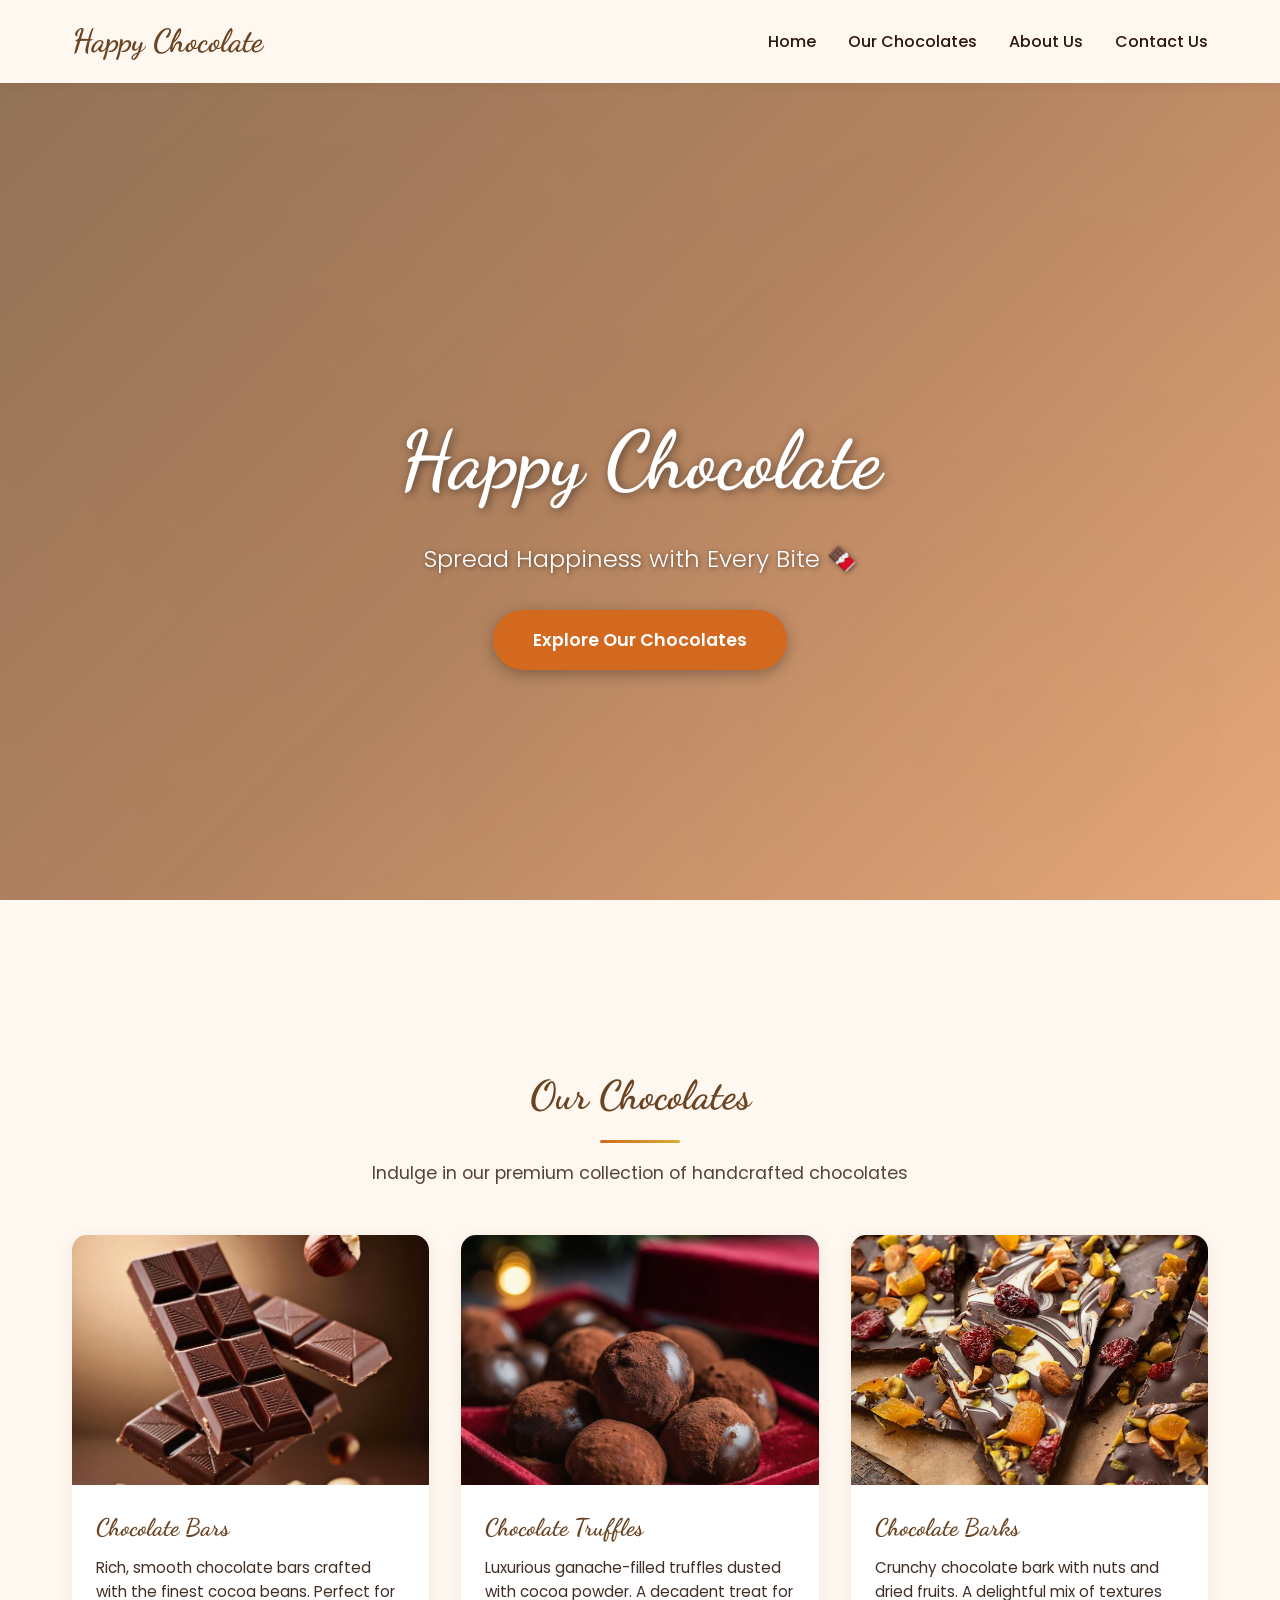
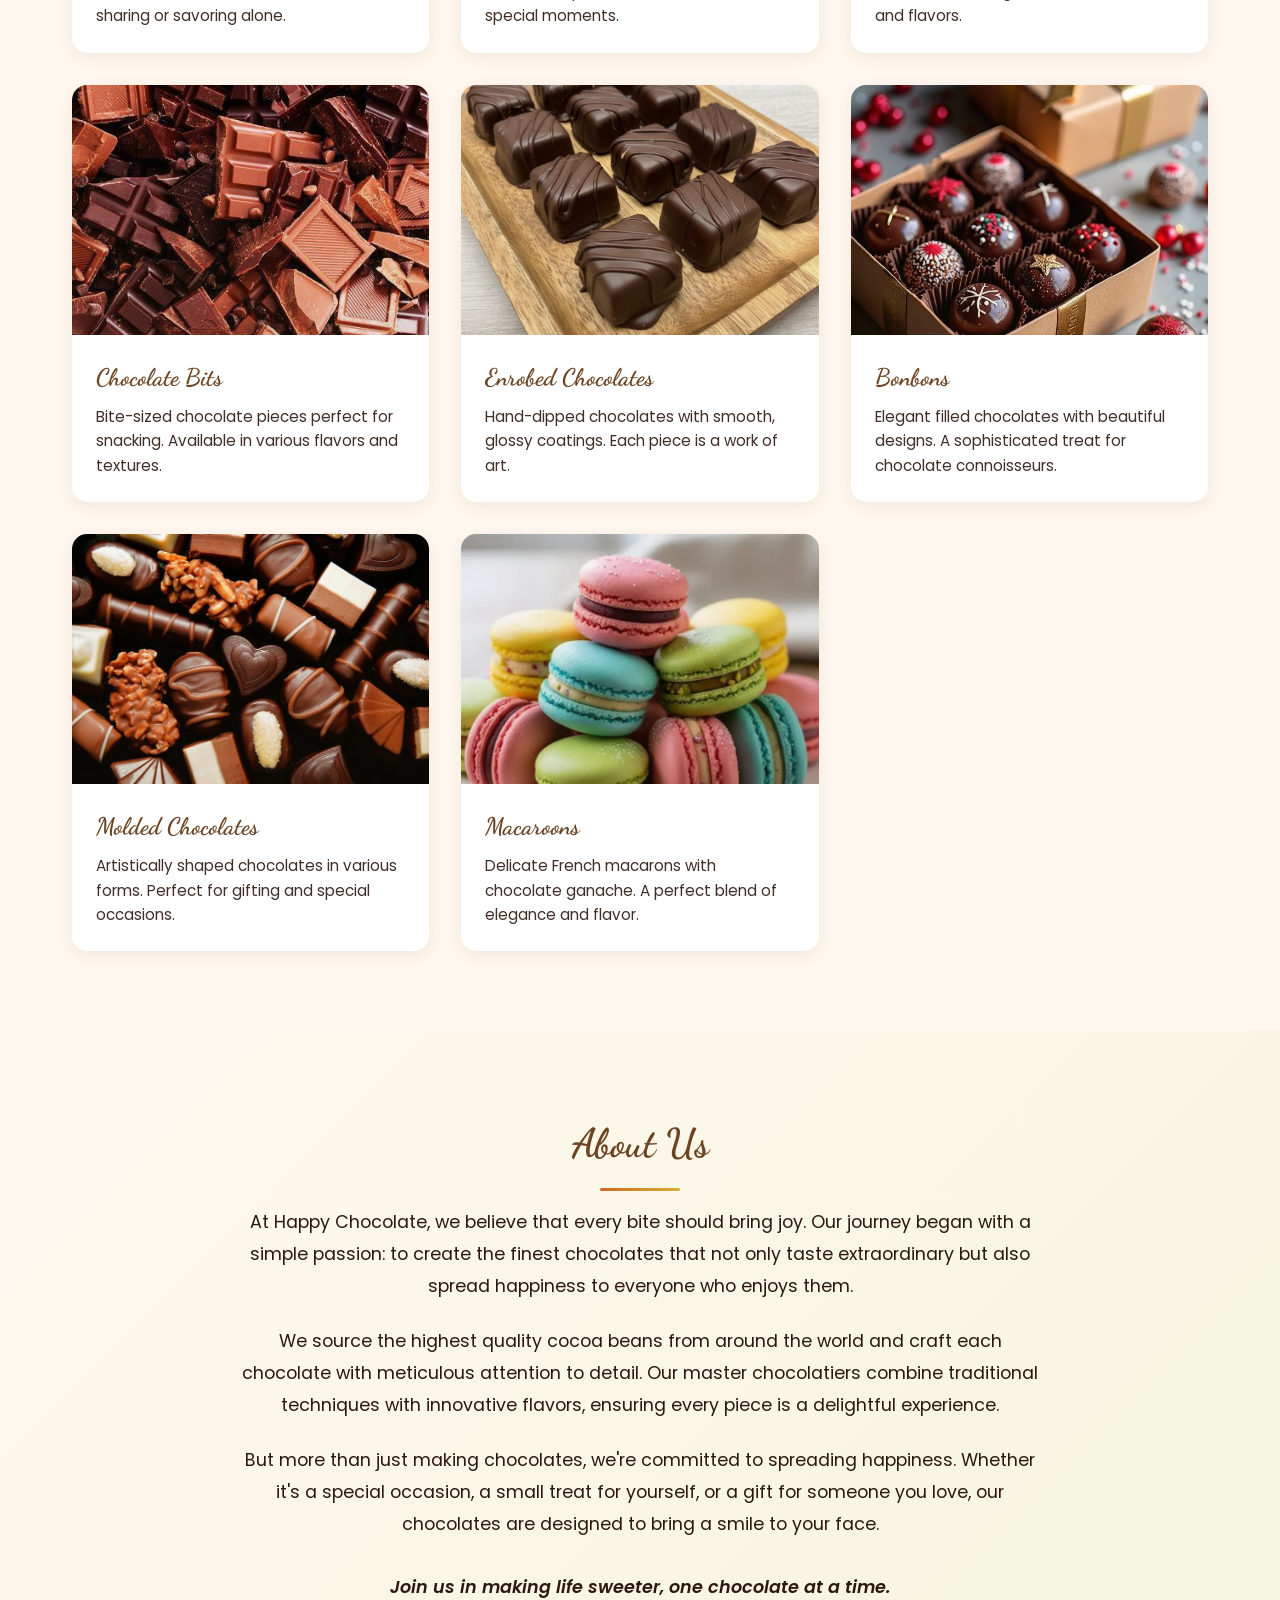
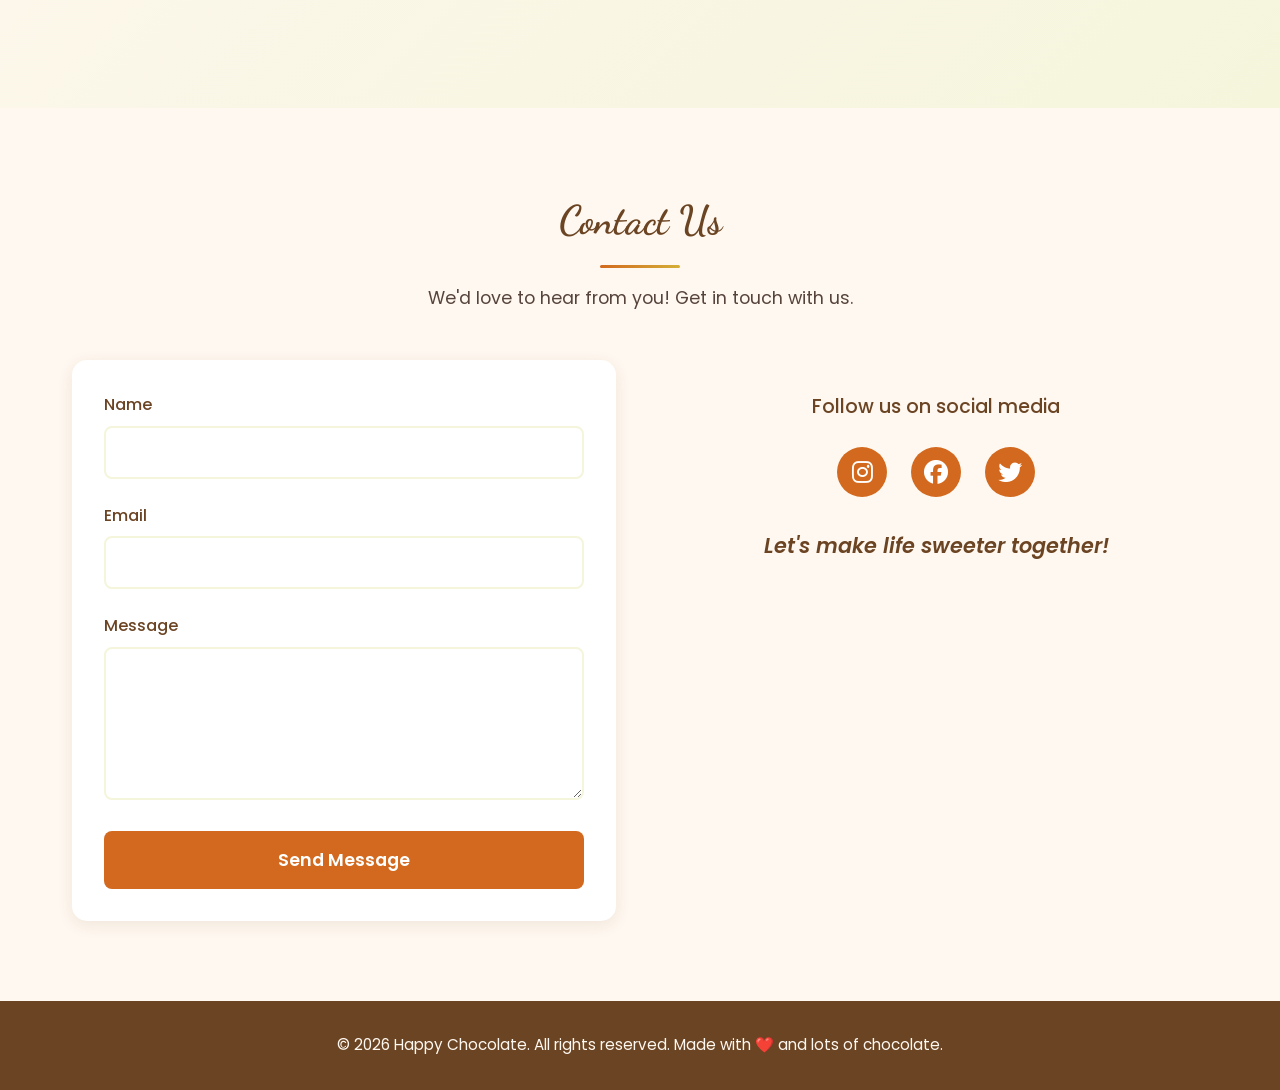
==== index.html @ 961f44be "First version of happychoco web" ====
<!DOCTYPE html>
<html lang="en">
<head>
    <meta charset="UTF-8">
    <meta name="viewport" content="width=device-width, initial-scale=1.0">
    <title>Happy Chocolate - Premium Chocolates</title>
    
    <!-- Google Fonts -->
    <link rel="preconnect" href="https://fonts.googleapis.com">
    <link rel="preconnect" href="https://fonts.gstatic.com" crossorigin>
    <link href="https://fonts.googleapis.com/css2?family=Dancing+Script:wght@400;600;700&family=Poppins:wght@300;400;500;600;700&display=swap" rel="stylesheet">
    
    <!-- Font Awesome for social icons -->
    <link rel="stylesheet" href="https://cdnjs.cloudflare.com/ajax/libs/font-awesome/6.4.0/css/all.min.css">
    
    <!-- Custom CSS -->
    <link rel="stylesheet" href="style.css">
</head>
<body>
    <!-- Navigation Bar -->
    <nav class="navbar" id="navbar">
        <div class="nav-container">
            <div class="nav-logo">
                <h1>Happy Chocolate</h1>
            </div>
            <ul class="nav-menu" id="navMenu">
                <li><a href="#home" class="nav-link">Home</a></li>
                <li><a href="#chocolates" class="nav-link">Our Chocolates</a></li>
                <li><a href="#about" class="nav-link">About Us</a></li>
                <li><a href="#contact" class="nav-link">Contact Us</a></li>
            </ul>
            <div class="hamburger" id="hamburger">
                <span></span>
                <span></span>
                <span></span>
            </div>
        </div>
    </nav>

    <!-- Hero Section -->
    <section id="home" class="hero">
        <div class="hero-overlay"></div>
        <div class="hero-content">
            <h1 class="hero-title">Happy Chocolate</h1>
            <p class="hero-tagline">Spread Happiness with Every Bite 🍫</p>
            <a href="#chocolates" class="cta-button">Explore Our Chocolates</a>
        </div>
    </section>

    <!-- Our Chocolates Section -->
    <section id="chocolates" class="chocolates-section">
        <div class="container">
            <h2 class="section-title">Our Chocolates</h2>
            <p class="section-subtitle">Indulge in our premium collection of handcrafted chocolates</p>
            
            <div class="chocolates-grid">
                <!-- Chocolate Bars -->
                <div class="chocolate-card fade-in">
                    <div class="card-image">
                        <img src="./choco images/bar.jpg" alt="Chocolate Bars">
                    </div>
                    <div class="card-content">
                        <h3>Chocolate Bars</h3>
                        <p>Rich, smooth chocolate bars crafted with the finest cocoa beans. Perfect for sharing or savoring alone.</p>
                    </div>
                </div>

                <!-- Chocolate Truffles -->
                <div class="chocolate-card fade-in">
                    <div class="card-image">
                        <img src="./choco images/truffles.jpg" alt="Chocolate Truffles">
                    </div>
                    <div class="card-content">
                        <h3>Chocolate Truffles</h3>
                        <p>Luxurious ganache-filled truffles dusted with cocoa powder. A decadent treat for special moments.</p>
                    </div>
                </div>

                <!-- Chocolate Barks -->
                <div class="chocolate-card fade-in">
                    <div class="card-image">
                        <img src="./choco images/barks.jpg" alt="Chocolate Barks">
                    </div>
                    <div class="card-content">
                        <h3>Chocolate Barks</h3>
                        <p>Crunchy chocolate bark with nuts and dried fruits. A delightful mix of textures and flavors.</p>
                    </div>
                </div>

                <!-- Chocolate Bits -->
                <div class="chocolate-card fade-in">
                    <div class="card-image">
                        <img src="./choco images/bits.jpg" alt="Chocolate Bits">
                    </div>
                    <div class="card-content">
                        <h3>Chocolate Bits</h3>
                        <p>Bite-sized chocolate pieces perfect for snacking. Available in various flavors and textures.</p>
                    </div>
                </div>

                <!-- Chocolate Enrobed Chocolates -->
                <div class="chocolate-card fade-in">
                    <div class="card-image">
                        <img src="./choco images/enrobed.jpg" alt="Enrobed Chocolates">
                    </div>
                    <div class="card-content">
                        <h3>Enrobed Chocolates</h3>
                        <p>Hand-dipped chocolates with smooth, glossy coatings. Each piece is a work of art.</p>
                    </div>
                </div>

                <!-- Bonbons -->
                <div class="chocolate-card fade-in">
                    <div class="card-image">
                        <img src="./choco images/bonsnew.jpg" alt="Bonbons">
                    </div>
                    <div class="card-content">
                        <h3>Bonbons</h3>
                        <p>Elegant filled chocolates with beautiful designs. A sophisticated treat for chocolate connoisseurs.</p>
                    </div>
                </div>

                <!-- Molded Chocolates -->
                <div class="chocolate-card fade-in">
                    <div class="card-image">
                        <img src="./choco images/molded.jpg" alt="Molded Chocolates">
                    </div>
                    <div class="card-content">
                        <h3>Molded Chocolates</h3>
                        <p>Artistically shaped chocolates in various forms. Perfect for gifting and special occasions.</p>
                    </div>
                </div>

                <!-- Macaroons -->
                <div class="chocolate-card fade-in">
                    <div class="card-image">
                        <img src="./choco images/macrons.jpg" alt="Macaroons">
                    </div>
                    <div class="card-content">
                        <h3>Macaroons</h3>
                        <p>Delicate French macarons with chocolate ganache. A perfect blend of elegance and flavor.</p>
                    </div>
                </div>
            </div>
        </div>
    </section>

    <!-- About Us Section -->
    <section id="about" class="about-section">
        <div class="container">
            <div class="about-content fade-in">
                <h2 class="section-title">About Us</h2>
                <div class="about-text">
                    <p>At Happy Chocolate, we believe that every bite should bring joy. Our journey began with a simple passion: to create the finest chocolates that not only taste extraordinary but also spread happiness to everyone who enjoys them.</p>
                    
                    <p>We source the highest quality cocoa beans from around the world and craft each chocolate with meticulous attention to detail. Our master chocolatiers combine traditional techniques with innovative flavors, ensuring every piece is a delightful experience.</p>
                    
                    <p>But more than just making chocolates, we're committed to spreading happiness. Whether it's a special occasion, a small treat for yourself, or a gift for someone you love, our chocolates are designed to bring a smile to your face.</p>
                    
                    <p class="about-closing">Join us in making life sweeter, one chocolate at a time.</p>
                </div>
            </div>
        </div>
    </section>

    <!-- Contact Us Section -->
    <section id="contact" class="contact-section">
        <div class="container">
            <h2 class="section-title">Contact Us</h2>
            <p class="section-subtitle">We'd love to hear from you! Get in touch with us.</p>
            
            <div class="contact-content">
                <form class="contact-form fade-in" id="contactForm">
                    <div class="form-group">
                        <label for="name">Name</label>
                        <input type="text" id="name" name="name" required>
                    </div>
                    
                    <div class="form-group">
                        <label for="email">Email</label>
                        <input type="email" id="email" name="email" required>
                    </div>
                    
                    <div class="form-group">
                        <label for="message">Message</label>
                        <textarea id="message" name="message" rows="5" required></textarea>
                    </div>
                    
                    <button type="submit" class="submit-button">Send Message</button>
                </form>
                
                <div class="social-links fade-in">
                    <p class="social-intro">Follow us on social media</p>
                    <div class="social-icons">
                        <a href="#" aria-label="Instagram" class="social-icon">
                            <i class="fab fa-instagram"></i>
                        </a>
                        <a href="#" aria-label="Facebook" class="social-icon">
                            <i class="fab fa-facebook"></i>
                        </a>
                        <a href="#" aria-label="Twitter" class="social-icon">
                            <i class="fab fa-twitter"></i>
                        </a>
                    </div>
                    <p class="closing-message">Let's make life sweeter together!</p>
                </div>
            </div>
        </div>
    </section>

    <!-- Footer -->
    <footer class="footer">
        <div class="container">
            <p>&copy; 2026 Happy Chocolate. All rights reserved. Made with ❤️ and lots of chocolate.</p>
        </div>
    </footer>

    <!-- JavaScript -->
    <script src="script.js"></script>
</body>
</html>
---- style.css ----
/* ============================================
   CSS Custom Properties (Variables)
   ============================================ */
:root {
    --cocoa-brown: #6B4423;
    --cocoa-brown-dark: #5A3719;
    --cream-white: #FFF8F0;
    --cream-white-alt: #F5F5DC;
    --caramel: #D2691E;
    --caramel-light: #CD853F;
    --pastel-pink: #FFB6C1;
    --pastel-pink-light: #FFC0CB;
    --gold: #D4AF37;
    --gold-light: #FFD700;
    --text-dark: #2C1810;
    --shadow-light: rgba(107, 68, 35, 0.1);
    --shadow-medium: rgba(107, 68, 35, 0.2);
    --shadow-dark: rgba(107, 68, 35, 0.3);
}

/* ============================================
   Reset & Base Styles
   ============================================ */
* {
    margin: 0;
    padding: 0;
    box-sizing: border-box;
}

html {
    scroll-behavior: smooth;
}

body {
    font-family: 'Poppins', sans-serif;
    color: var(--text-dark);
    background-color: var(--cream-white);
    line-height: 1.6;
    overflow-x: hidden;
}

/* Background texture pattern */
body::before {
    content: '';
    position: fixed;
    top: 0;
    left: 0;
    width: 100%;
    height: 100%;
    background-image: 
        radial-gradient(circle at 20% 50%, rgba(107, 68, 35, 0.03) 0%, transparent 50%),
        radial-gradient(circle at 80% 80%, rgba(210, 105, 30, 0.03) 0%, transparent 50%);
    pointer-events: none;
    z-index: -1;
}

/* ============================================
   Typography
   ============================================ */
h1, h2, h3 {
    font-family: 'Dancing Script', cursive;
    font-weight: 700;
}

h1 {
    font-size: 3.5rem;
}

h2 {
    font-size: 2.5rem;
}

h3 {
    font-size: 1.8rem;
}

p {
    font-size: 1rem;
    font-weight: 400;
}

/* ============================================
   Navigation Bar
   ============================================ */
.navbar {
    position: sticky;
    top: 0;
    background-color: var(--cream-white);
    padding: 1rem 0;
    z-index: 1000;
    transition: box-shadow 0.3s ease;
    box-shadow: 0 2px 10px var(--shadow-light);
}

.navbar.scrolled {
    box-shadow: 0 4px 20px var(--shadow-medium);
}

.nav-container {
    max-width: 1200px;
    margin: 0 auto;
    padding: 0 2rem;
    display: flex;
    justify-content: space-between;
    align-items: center;
}

.nav-logo h1 {
    font-size: 2rem;
    color: var(--cocoa-brown);
    margin: 0;
}

.nav-menu {
    display: flex;
    list-style: none;
    gap: 2rem;
}

.nav-link {
    text-decoration: none;
    color: var(--text-dark);
    font-weight: 500;
    transition: color 0.3s ease;
    position: relative;
}

.nav-link::after {
    content: '';
    position: absolute;
    bottom: -5px;
    left: 0;
    width: 0;
    height: 2px;
    background-color: var(--caramel);
    transition: width 0.3s ease;
}

.nav-link:hover {
    color: var(--caramel);
}

.nav-link:hover::after {
    width: 100%;
}

/* Hamburger Menu */
.hamburger {
    display: none;
    flex-direction: column;
    cursor: pointer;
    gap: 5px;
}

.hamburger span {
    width: 25px;
    height: 3px;
    background-color: var(--cocoa-brown);
    transition: all 0.3s ease;
    border-radius: 3px;
}

.hamburger.active span:nth-child(1) {
    transform: rotate(45deg) translate(8px, 8px);
}

.hamburger.active span:nth-child(2) {
    opacity: 0;
}

.hamburger.active span:nth-child(3) {
    transform: rotate(-45deg) translate(7px, -7px);
}

/* ============================================
   Hero Section
   ============================================ */
.hero {
     min-height: 100vh;
    height: 100vh;
    display: flex;
    align-items: center;
    justify-content: center;
    background-image: url();
    background-size: cover;
    background-position: center;
    background-repeat: no-repeat;
    background-attachment: fixed;
    overflow: hidden;
}

.hero-overlay {
    position: absolute;
    top: 0;
    left: 0;
    right: 0;
    bottom: 0;
    width: 100%;
    height: 100%;
    background: linear-gradient(
        135deg,
        rgba(107, 68, 35, 0.75) 0%,
        rgba(139, 69, 19, 0.65) 50%,
        rgba(210, 105, 30, 0.55) 100%
    );
    z-index: 1;
}

.hero-content {
    position: relative;
    z-index: 2;
    text-align: center;
    color: white;
    animation: fadeInUp 1s ease-out;
}

.hero-title {
    font-size: 5rem;
    margin-bottom: 1rem;
    text-shadow: 2px 2px 10px rgba(0, 0, 0, 0.5);
    animation: fadeInUp 1s ease-out 0.2s both;
}

.hero-tagline {
    font-size: 1.5rem;
    margin-bottom: 2rem;
    font-weight: 300;
    text-shadow: 1px 1px 5px rgba(0, 0, 0, 0.5);
    animation: fadeInUp 1s ease-out 0.4s both;
}

.cta-button {
    display: inline-block;
    padding: 1rem 2.5rem;
    background-color: var(--caramel);
    color: white;
    text-decoration: none;
    border-radius: 50px;
    font-weight: 600;
    font-size: 1.1rem;
    transition: all 0.3s ease;
    box-shadow: 0 4px 15px rgba(0, 0, 0, 0.3);
    animation: fadeInUp 1s ease-out 0.6s both;
}

.cta-button:hover {
    background-color: var(--cocoa-brown);
    transform: translateY(-3px);
    box-shadow: 0 6px 20px rgba(0, 0, 0, 0.4);
}

/* ============================================
   Container
   ============================================ */
.container {
    max-width: 1200px;
    margin: 0 auto;
    padding: 0 2rem;
}

/* ============================================
   Section Titles
   ============================================ */
.section-title {
    text-align: center;
    color: var(--cocoa-brown);
    margin-bottom: 1rem;
    position: relative;
    padding-bottom: 1rem;
}

.section-title::after {
    content: '';
    position: absolute;
    bottom: 0;
    left: 50%;
    transform: translateX(-50%);
    width: 80px;
    height: 3px;
    background: linear-gradient(to right, var(--caramel), var(--gold));
    border-radius: 2px;
}

.section-subtitle {
    text-align: center;
    color: var(--text-dark);
    font-size: 1.1rem;
    margin-bottom: 3rem;
    opacity: 0.8;
}

/* ============================================
   Our Chocolates Section
   ============================================ */
.chocolates-section {
    padding: 5rem 0;
    background-color: var(--cream-white);
}

.chocolates-grid {
    display: grid;
    grid-template-columns: repeat(auto-fit, minmax(280px, 1fr));
    gap: 2rem;
    margin-top: 3rem;
}

.chocolate-card {
    background-color: white;
    border-radius: 15px;
    overflow: hidden;
    box-shadow: 0 4px 15px var(--shadow-light);
    transition: all 0.3s ease;
    cursor: pointer;
}

.chocolate-card:hover {
    transform: translateY(-10px);
    box-shadow: 0 8px 25px var(--shadow-medium);
}

.card-image {
    width: 100%;
    height: 250px;
    overflow: hidden;
    position: relative;
}

.card-image::after {
    content: '';
    position: absolute;
    top: 0;
    left: 0;
    width: 100%;
    height: 100%;
    background: linear-gradient(to bottom, transparent, rgba(107, 68, 35, 0.1));
    pointer-events: none;
}

.card-image img {
    width: 100%;
    height: 100%;
    object-fit: cover;
    transition: transform 0.3s ease;
}

.chocolate-card:hover .card-image img {
    transform: scale(1.1);
}

.card-content {
    padding: 1.5rem;
}

.card-content h3 {
    color: var(--cocoa-brown);
    margin-bottom: 0.5rem;
    font-size: 1.5rem;
}

.card-content p {
    color: var(--text-dark);
    font-size: 0.95rem;
    line-height: 1.6;
    opacity: 0.9;
}

/* ============================================
   About Us Section
   ============================================ */
.about-section {
    padding: 5rem 0;
    background: linear-gradient(
        135deg,
        var(--cream-white) 0%,
        var(--cream-white-alt) 100%
    );
    position: relative;
}

.about-section::before {
    content: '';
    position: absolute;
    top: 0;
    left: 0;
    width: 100%;
    height: 100%;
    background-image: url('https://images.unsplash.com/photo-1511381939415-e44015466834?w=1920&h=1080&fit=crop');
    background-size: cover;
    background-position: center;
    opacity: 0.1;
    z-index: 0;
}

.about-content {
    position: relative;
    z-index: 1;
    max-width: 800px;
    margin: 0 auto;
}

.about-text {
    text-align: center;
}

.about-text p {
    font-size: 1.1rem;
    line-height: 1.8;
    margin-bottom: 1.5rem;
    color: var(--text-dark);
}

.about-closing {
    font-size: 1.3rem;
    font-weight: 600;
    color: var(--cocoa-brown);
    font-style: italic;
    margin-top: 2rem;
}

/* ============================================
   Contact Us Section
   ============================================ */
.contact-section {
    padding: 5rem 0;
    background-color: var(--cream-white);
}

.contact-content {
    display: grid;
    grid-template-columns: 1fr 1fr;
    gap: 3rem;
    margin-top: 3rem;
    align-items: start;
}

.contact-form {
    background-color: white;
    padding: 2rem;
    border-radius: 15px;
    box-shadow: 0 4px 15px var(--shadow-light);
}

.form-group {
    margin-bottom: 1.5rem;
}

.form-group label {
    display: block;
    margin-bottom: 0.5rem;
    color: var(--cocoa-brown);
    font-weight: 500;
}

.form-group input,
.form-group textarea {
    width: 100%;
    padding: 0.75rem;
    border: 2px solid var(--cream-white-alt);
    border-radius: 8px;
    font-family: 'Poppins', sans-serif;
    font-size: 1rem;
    transition: border-color 0.3s ease;
}

.form-group input:focus,
.form-group textarea:focus {
    outline: none;
    border-color: var(--caramel);
}

.submit-button {
    width: 100%;
    padding: 1rem;
    background-color: var(--caramel);
    color: white;
    border: none;
    border-radius: 8px;
    font-size: 1.1rem;
    font-weight: 600;
    cursor: pointer;
    transition: all 0.3s ease;
    font-family: 'Poppins', sans-serif;
}

.submit-button:hover {
    background-color: var(--cocoa-brown);
    transform: translateY(-2px);
    box-shadow: 0 4px 15px var(--shadow-medium);
}

.social-links {
    text-align: center;
    padding: 2rem;
}

.social-intro {
    font-size: 1.2rem;
    color: var(--cocoa-brown);
    margin-bottom: 1.5rem;
    font-weight: 500;
}

.social-icons {
    display: flex;
    justify-content: center;
    gap: 1.5rem;
    margin-bottom: 2rem;
}

.social-icon {
    width: 50px;
    height: 50px;
    display: flex;
    align-items: center;
    justify-content: center;
    background-color: var(--caramel);
    color: white;
    border-radius: 50%;
    text-decoration: none;
    font-size: 1.5rem;
    transition: all 0.3s ease;
}

.social-icon:hover {
    background-color: var(--cocoa-brown);
    transform: translateY(-5px) scale(1.1);
}

.closing-message {
    font-size: 1.3rem;
    color: var(--cocoa-brown);
    font-weight: 600;
    font-style: italic;
    margin-top: 2rem;
}

/* ============================================
   Footer
   ============================================ */
.footer {
    background-color: var(--cocoa-brown);
    color: var(--cream-white);
    text-align: center;
    padding: 2rem 0;
}

.footer p {
    margin: 0;
    font-size: 0.95rem;
}

/* ============================================
   Animations
   ============================================ */
@keyframes fadeInUp {
    from {
        opacity: 0;
        transform: translateY(30px);
    }
    to {
        opacity: 1;
        transform: translateY(0);
    }
}

.fade-in {
    opacity: 0;
    transform: translateY(30px);
    transition: opacity 0.6s ease, transform 0.6s ease;
}

.fade-in.visible {
    opacity: 1;
    transform: translateY(0);
}

/* ============================================
   Responsive Design
   ============================================ */

/* Tablet */
@media (max-width: 1024px) {
    .chocolates-grid {
        grid-template-columns: repeat(2, 1fr);
    }
    
    .contact-content {
        grid-template-columns: 1fr;
    }
    
    .hero-title {
        font-size: 4rem;
    }
}

/* Mobile */
@media (max-width: 768px) {
    .hamburger {
        display: flex;
    }
    
    .nav-menu {
        position: fixed;
        left: -100%;
        top: 70px;
        flex-direction: column;
        background-color: var(--cream-white);
        width: 100%;
        text-align: center;
        transition: left 0.3s ease;
        box-shadow: 0 10px 27px var(--shadow-light);
        padding: 2rem 0;
        gap: 0;
    }
    
    .nav-menu.active {
        left: 0;
    }
    
    .nav-menu li {
        padding: 1rem 0;
    }
    
    .nav-link::after {
        display: none;
    }
    
    .hero-title {
        font-size: 3rem;
    }
    
    .hero-tagline {
        font-size: 1.2rem;
    }
    
    .chocolates-grid {
        grid-template-columns: 1fr;
    }
    
    .section-title {
        font-size: 2rem;
    }
    
    h1 {
        font-size: 2.5rem;
    }
    
    h2 {
        font-size: 2rem;
    }
    
    .about-text p {
        font-size: 1rem;
    }
    
    .contact-content {
        grid-template-columns: 1fr;
    }
    
    .hero {
        background-attachment: scroll;
    }
}

/* Small Mobile */
@media (max-width: 480px) {
    .nav-container {
        padding: 0 1rem;
    }
    
    .nav-logo h1 {
        font-size: 1.5rem;
    }
    
    .hero-title {
        font-size: 2.5rem;
    }
    
    .hero-tagline {
        font-size: 1rem;
    }
    
    .cta-button {
        padding: 0.8rem 2rem;
        font-size: 1rem;
    }
    
    .container {
        padding: 0 1rem;
    }
    
    .chocolates-section,
    .about-section,
    .contact-section {
        padding: 3rem 0;
    }
}
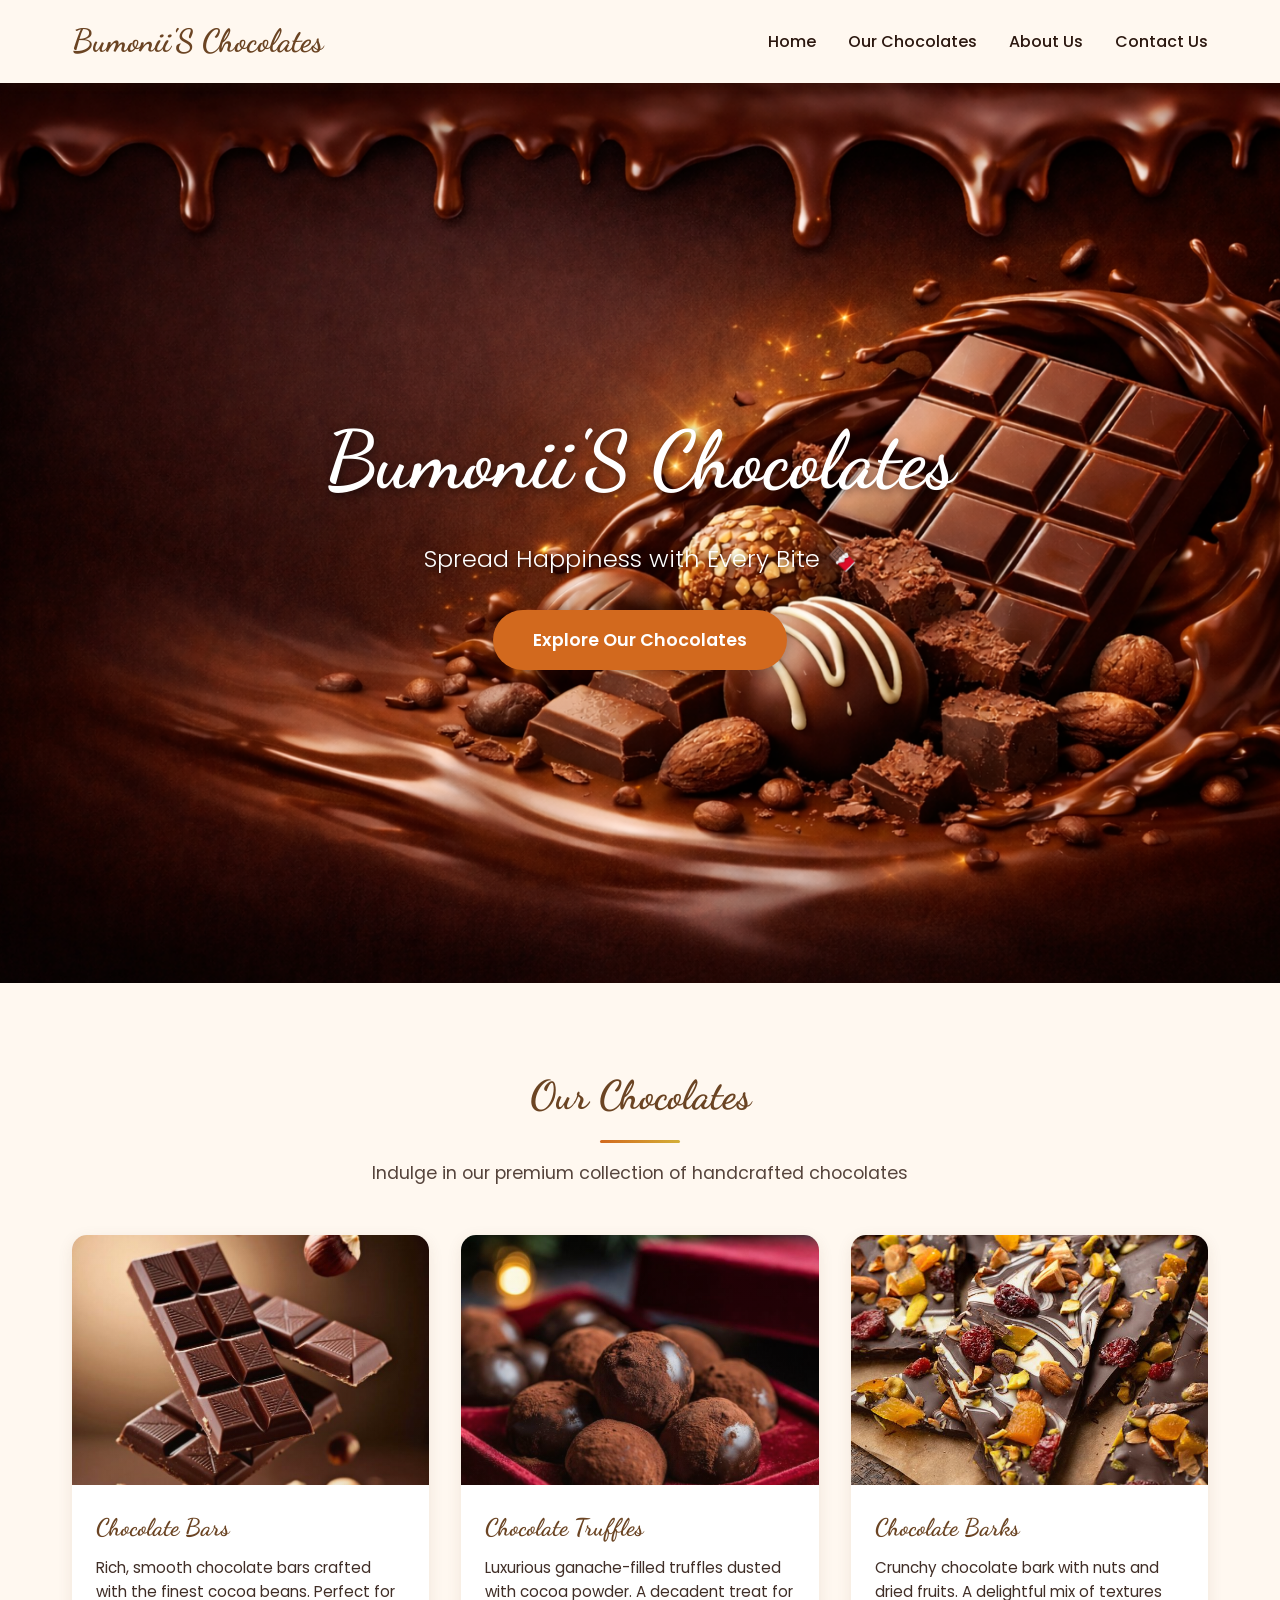
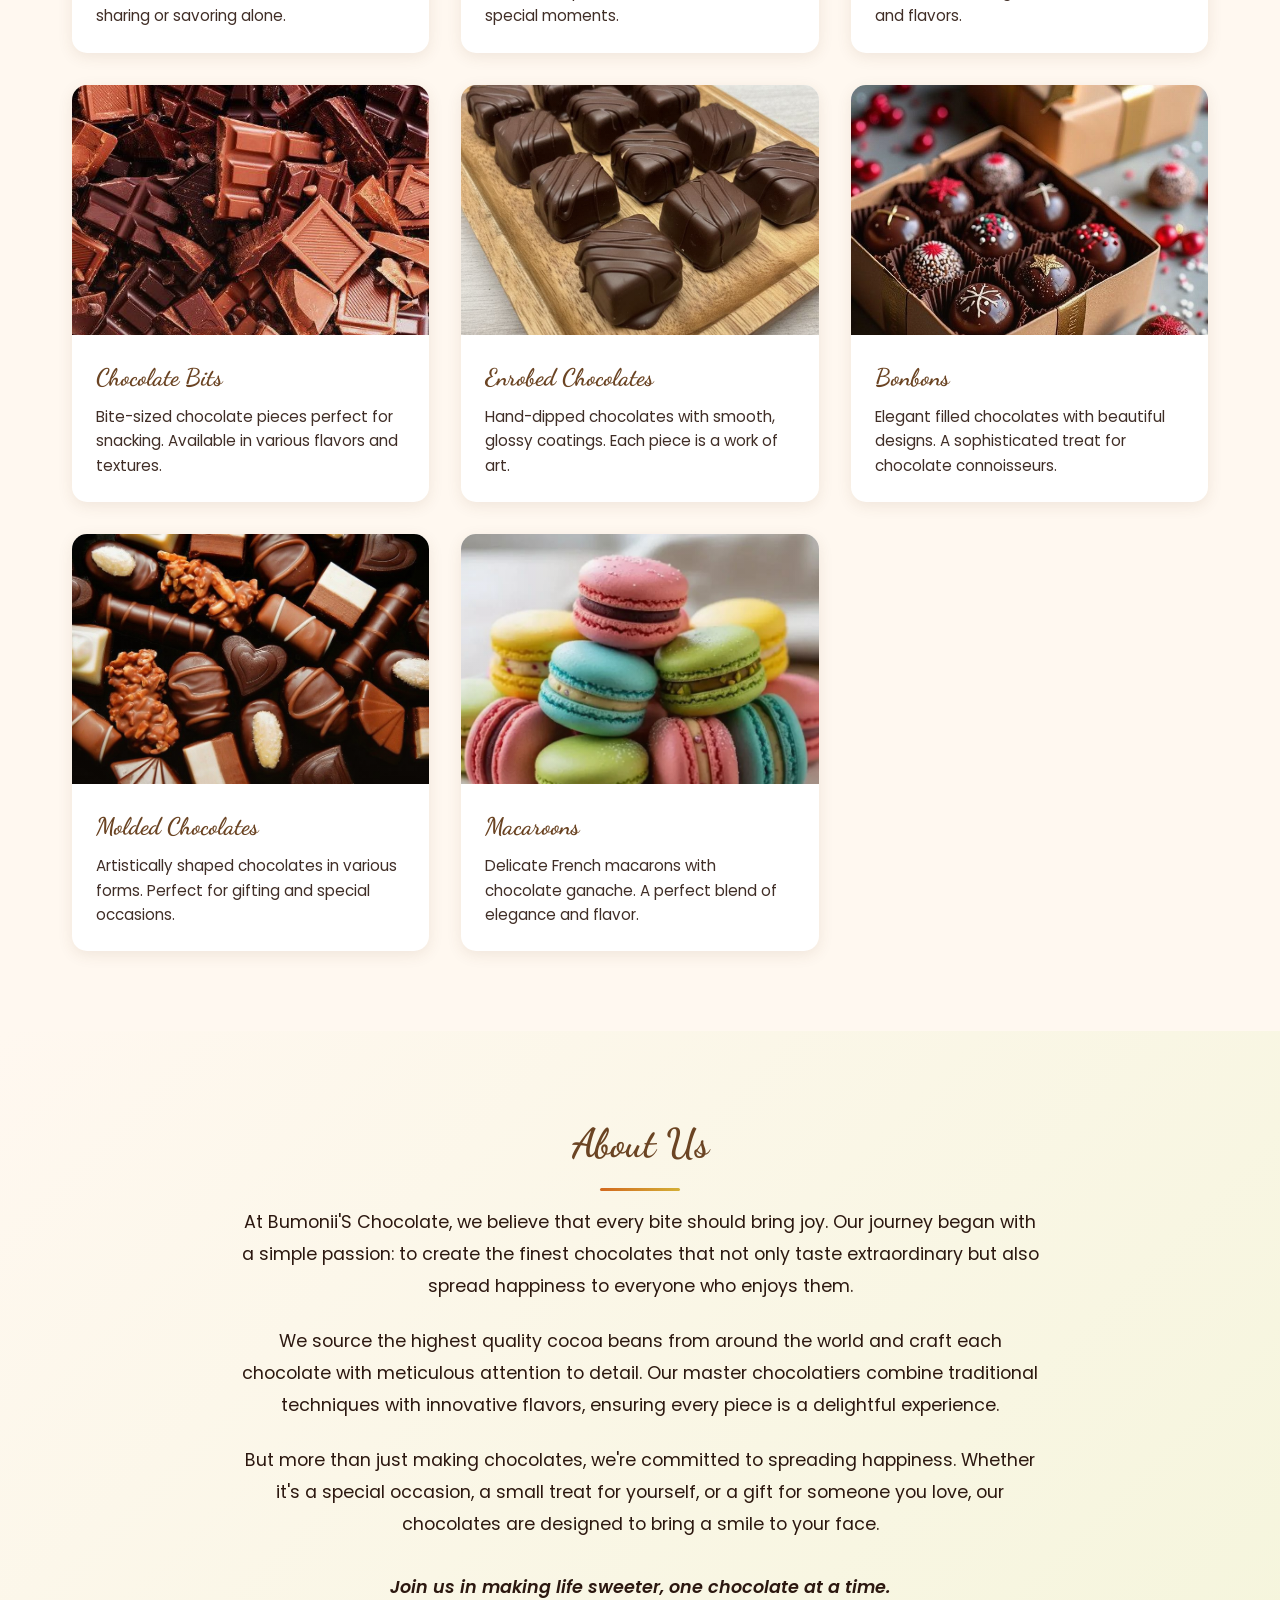
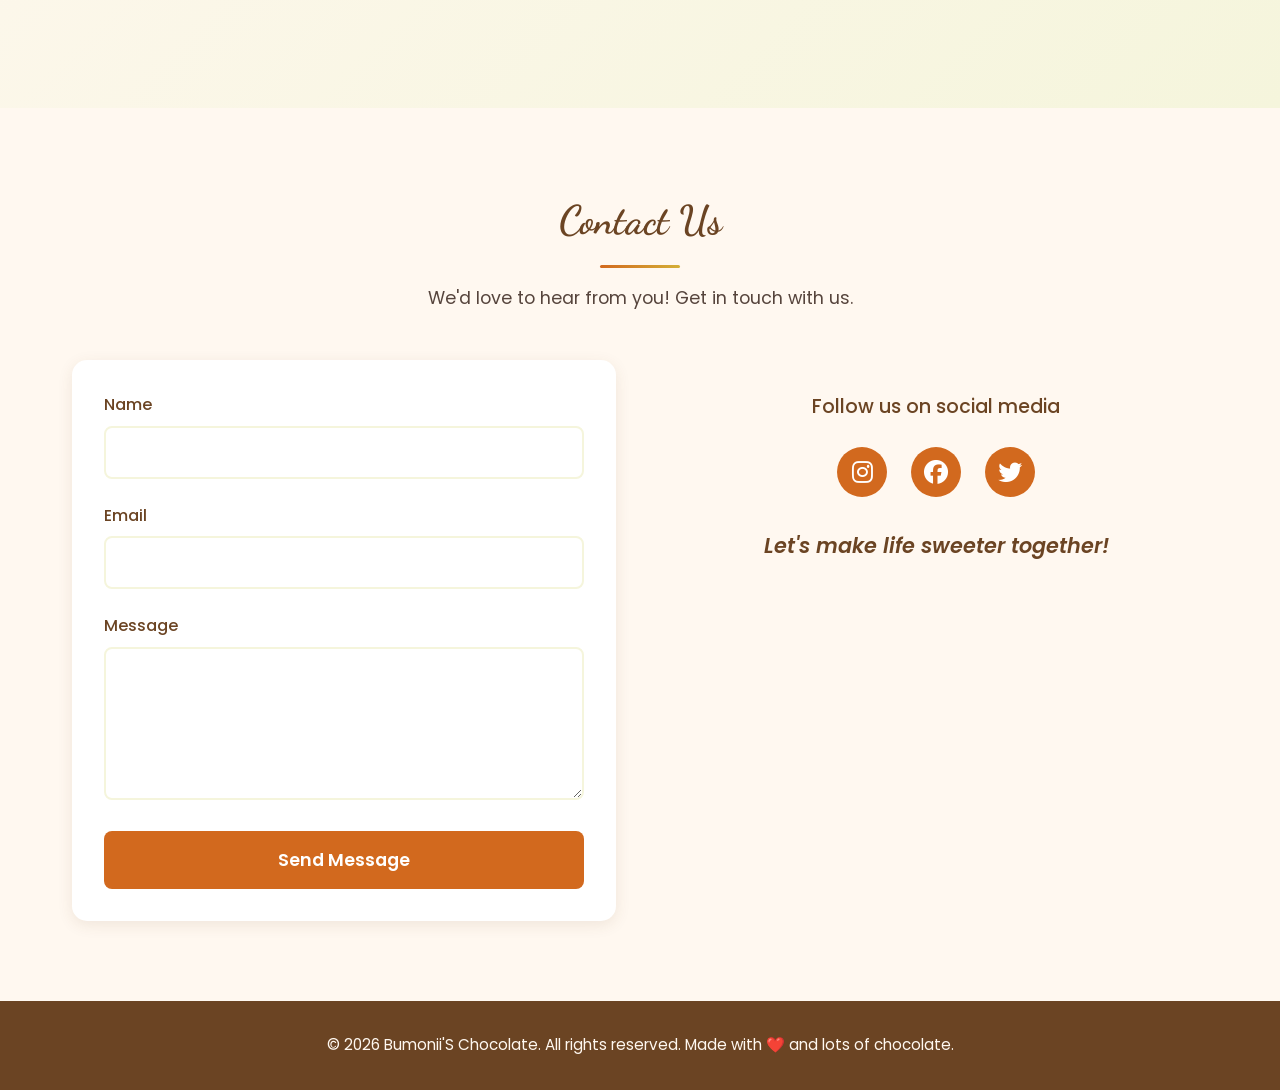
==== commit 3abcc67c: "Updated hero banner image" ====
--- a/index.html
+++ b/index.html
@@ -3,7 +3,7 @@
 <head>
     <meta charset="UTF-8">
     <meta name="viewport" content="width=device-width, initial-scale=1.0">
-    <title>Happy Chocolate - Premium Chocolates</title>
+    <title>Bumonii'S Chocolate - Premium Chocolates</title>
     
     <!-- Google Fonts -->
     <link rel="preconnect" href="https://fonts.googleapis.com">
@@ -21,7 +21,7 @@
     <nav class="navbar" id="navbar">
         <div class="nav-container">
             <div class="nav-logo">
-                <h1>Happy Chocolate</h1>
+                <h1>Bumonii'S Chocolates</h1>
             </div>
             <ul class="nav-menu" id="navMenu">
                 <li><a href="#home" class="nav-link">Home</a></li>
@@ -41,7 +41,7 @@
     <section id="home" class="hero">
         <div class="hero-overlay"></div>
         <div class="hero-content">
-            <h1 class="hero-title">Happy Chocolate</h1>
+            <h1 class="hero-title">Bumonii'S Chocolates</h1>
             <p class="hero-tagline">Spread Happiness with Every Bite 🍫</p>
             <a href="#chocolates" class="cta-button">Explore Our Chocolates</a>
         </div>
@@ -151,7 +151,7 @@
             <div class="about-content fade-in">
                 <h2 class="section-title">About Us</h2>
                 <div class="about-text">
-                    <p>At Happy Chocolate, we believe that every bite should bring joy. Our journey began with a simple passion: to create the finest chocolates that not only taste extraordinary but also spread happiness to everyone who enjoys them.</p>
+                    <p>At Bumonii'S Chocolate, we believe that every bite should bring joy. Our journey began with a simple passion: to create the finest chocolates that not only taste extraordinary but also spread happiness to everyone who enjoys them.</p>
                     
                     <p>We source the highest quality cocoa beans from around the world and craft each chocolate with meticulous attention to detail. Our master chocolatiers combine traditional techniques with innovative flavors, ensuring every piece is a delightful experience.</p>
                     
@@ -211,7 +211,7 @@
     <!-- Footer -->
     <footer class="footer">
         <div class="container">
-            <p>&copy; 2026 Happy Chocolate. All rights reserved. Made with ❤️ and lots of chocolate.</p>
+            <p>&copy; 2026 Bumonii'S Chocolate. All rights reserved. Made with ❤️ and lots of chocolate.</p>
         </div>
     </footer>
 
--- a/style.css
+++ b/style.css
@@ -176,16 +176,17 @@
    Hero Section
    ============================================ */
 .hero {
-     min-height: 100vh;
+    min-height: 100vh;
     height: 100vh;
     display: flex;
     align-items: center;
     justify-content: center;
-    background-image: url();
+
+    background-image: url("./choco\ images/demo ban.png");
     background-size: cover;
     background-position: center;
     background-repeat: no-repeat;
-    background-attachment: fixed;
+
     overflow: hidden;
 }
 
@@ -197,12 +198,7 @@
     bottom: 0;
     width: 100%;
     height: 100%;
-    background: linear-gradient(
-        135deg,
-        rgba(107, 68, 35, 0.75) 0%,
-        rgba(139, 69, 19, 0.65) 50%,
-        rgba(210, 105, 30, 0.55) 100%
-    );
+    
     z-index: 1;
 }
 
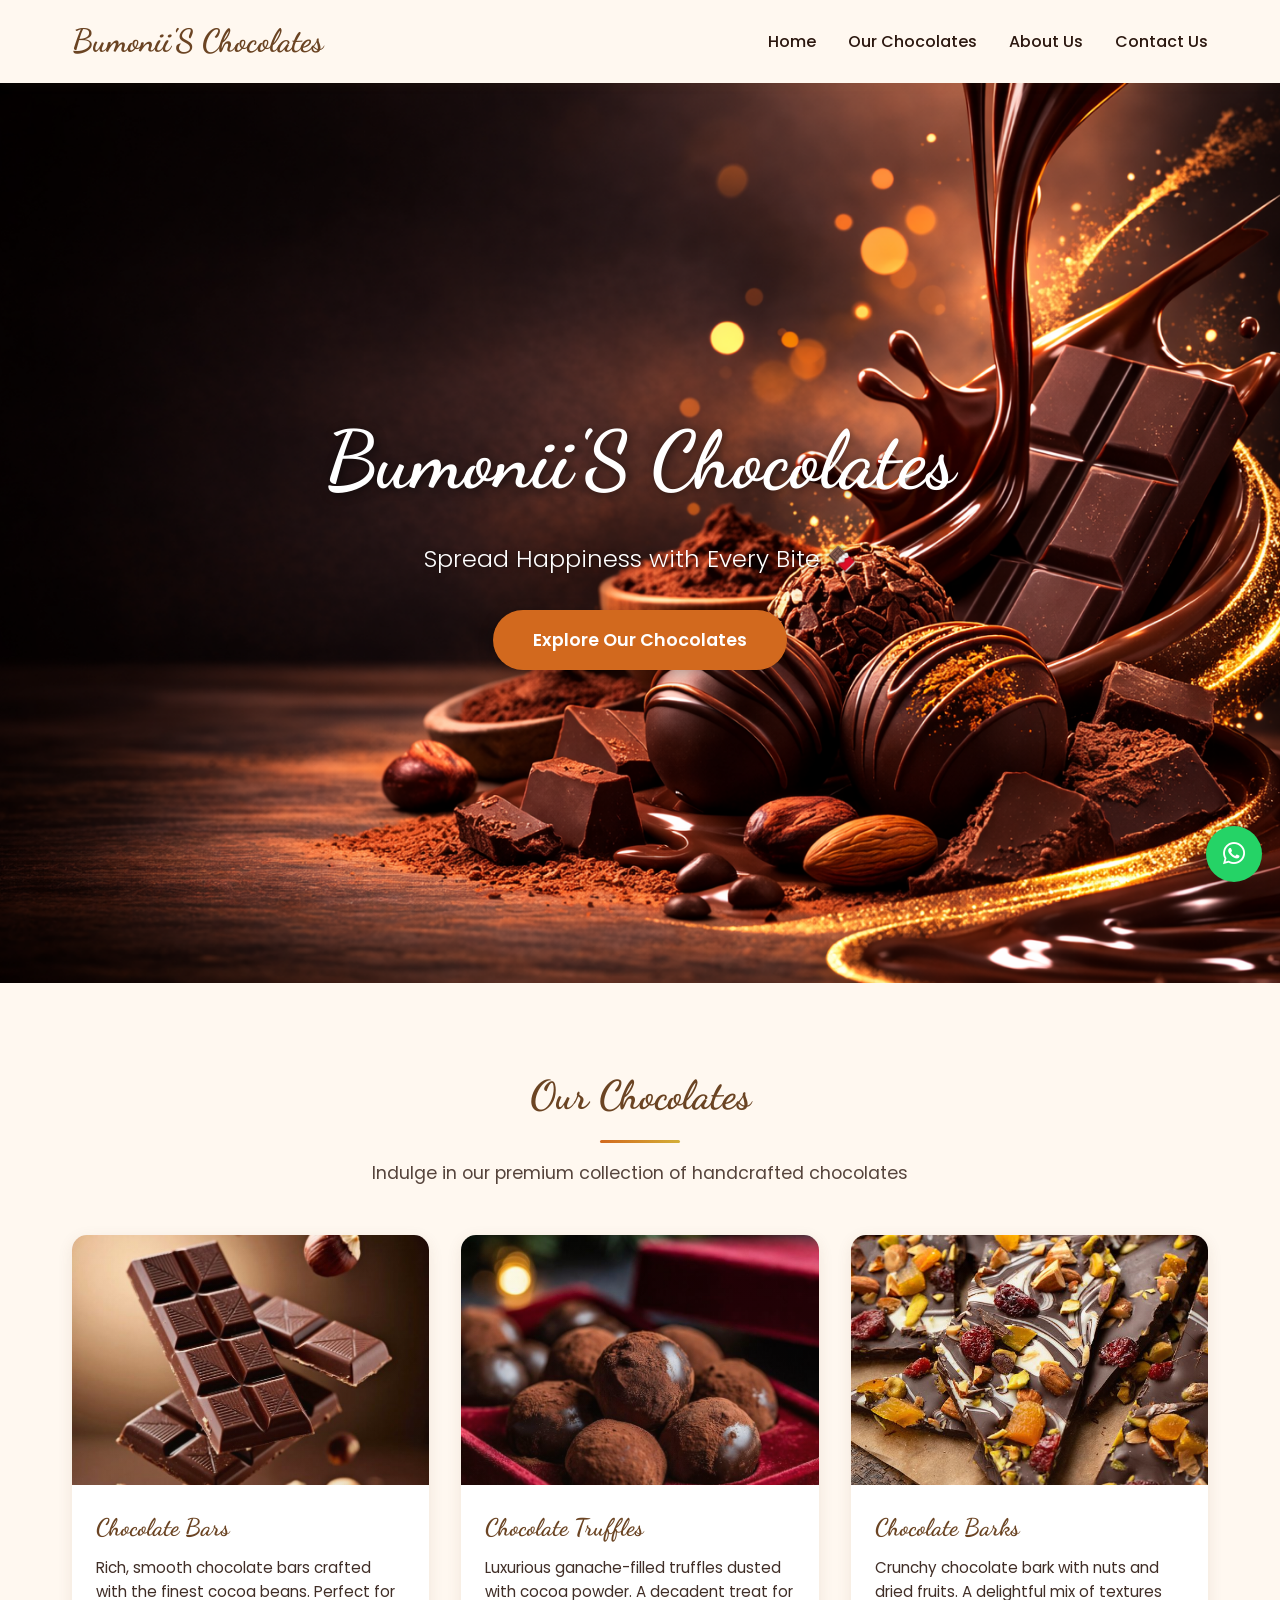
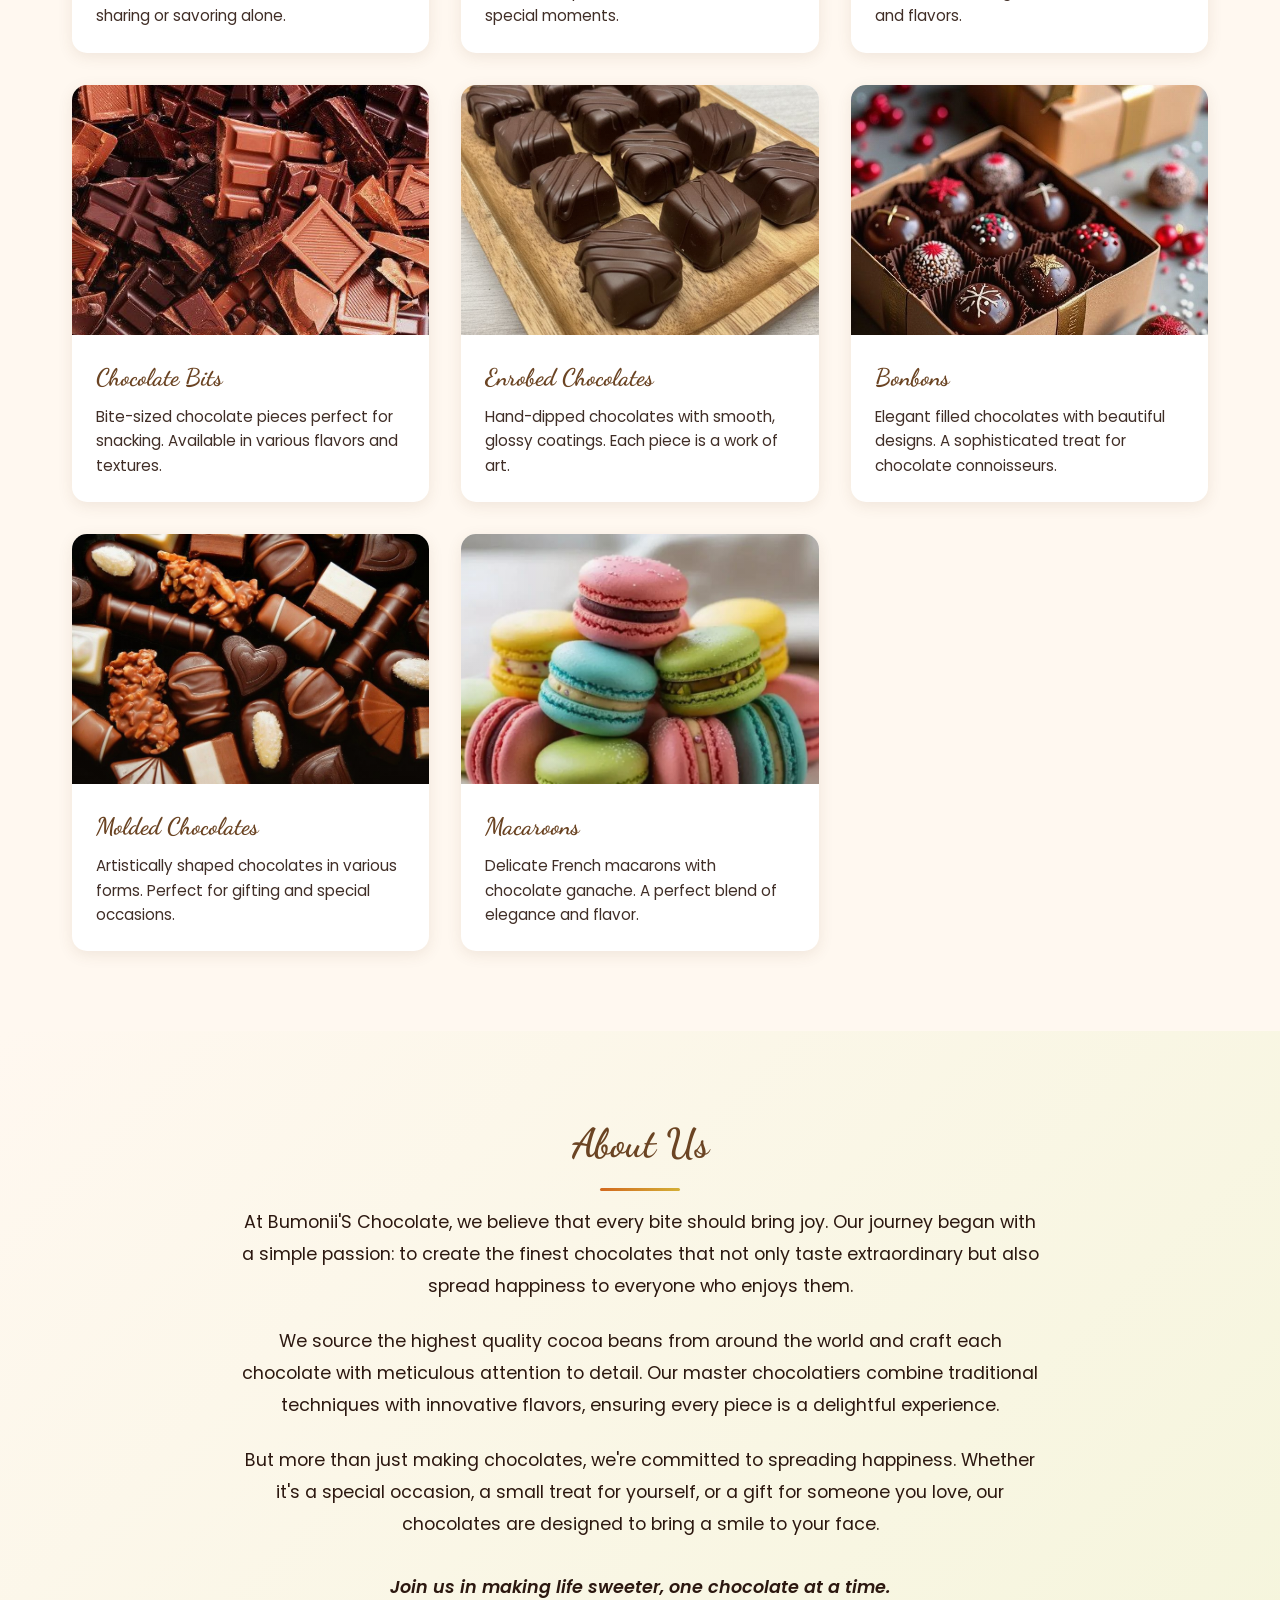
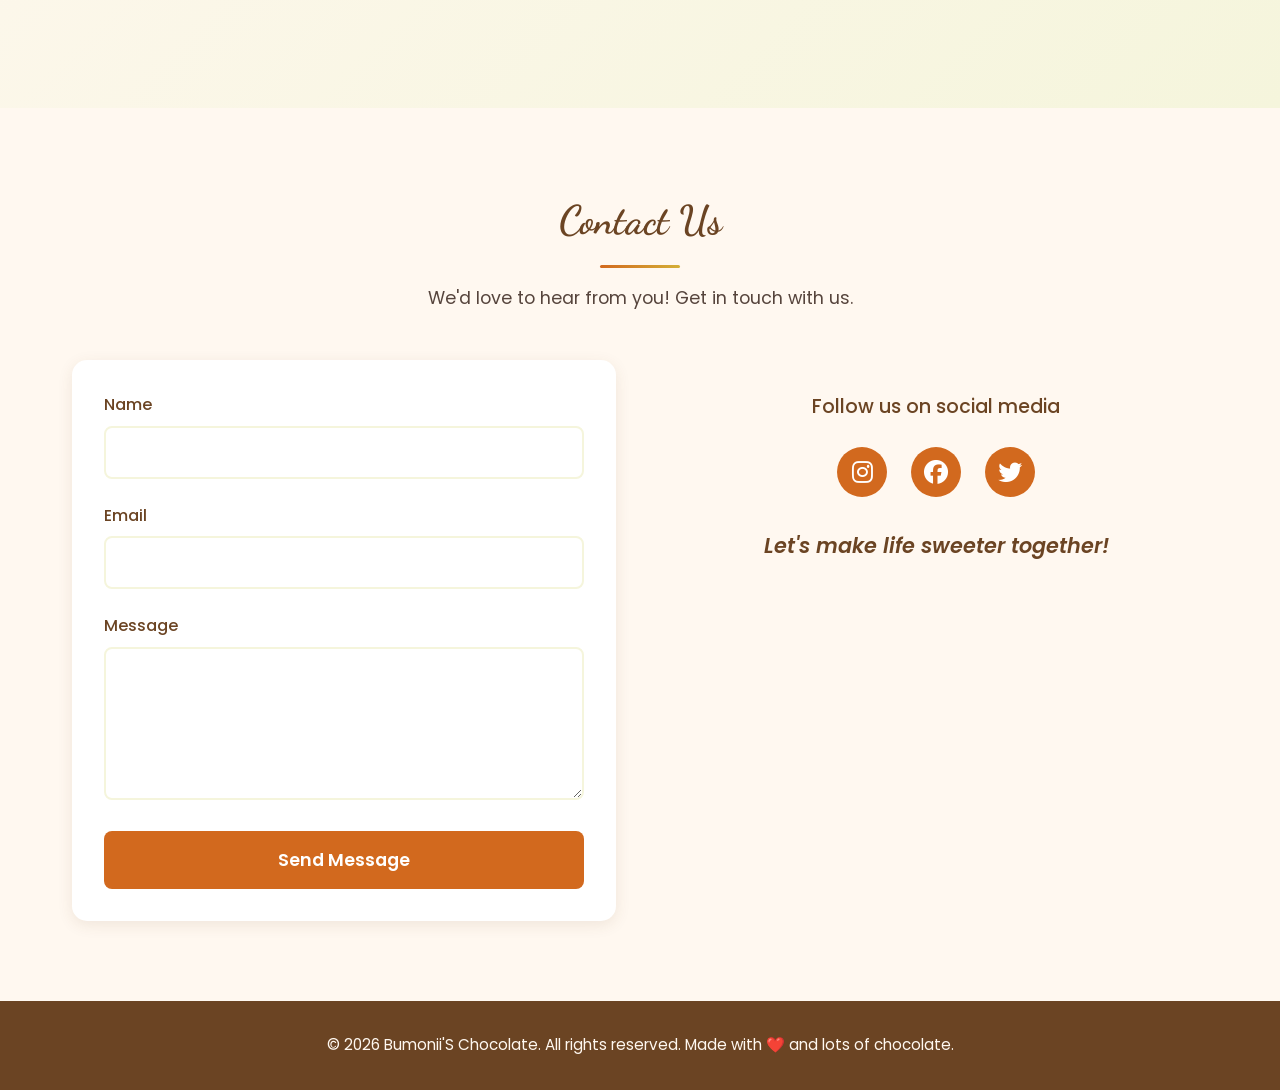
==== commit bb5420b6: "Updated modal whatspp button" ====
--- a/index.html
+++ b/index.html
@@ -10,7 +10,7 @@
     <link rel="preconnect" href="https://fonts.gstatic.com" crossorigin>
     <link href="https://fonts.googleapis.com/css2?family=Dancing+Script:wght@400;600;700&family=Poppins:wght@300;400;500;600;700&display=swap" rel="stylesheet">
     
-    <!-- Font Awesome for social icons -->
+    <!-- Font Awesome for social & WhatsApp icons -->
     <link rel="stylesheet" href="https://cdnjs.cloudflare.com/ajax/libs/font-awesome/6.4.0/css/all.min.css">
     
     <!-- Custom CSS -->
@@ -215,7 +215,49 @@
         </div>
     </footer>
 
+    <!-- Chocolate Detail Modal -->
+    <div class="choco-modal" id="chocolateModal" aria-hidden="true">
+        <div class="choco-modal-content">
+            <button class="choco-modal-close" id="chocoModalClose" aria-label="Close chocolate details">
+                &times;
+            </button>
+            <div class="choco-modal-body">
+                <div class="choco-modal-image-wrapper">
+                    <img id="chocoModalImage" src="" alt="">
+                </div>
+                <div class="choco-modal-info">
+                    <h3 id="chocoModalTitle"></h3>
+                    <p id="chocoModalDescription"></p>
+
+                    <div class="choco-modal-whatsapp">
+                        <h4>WhatsApp Query</h4>
+                        <p>
+                            Have a question about
+                            <span id="chocoModalProductName"></span>?
+                            Chat with us directly on WhatsApp.
+                        </p>
+                        <a href="#" target="_blank" rel="noopener"
+                           id="chocoModalWhatsappBtn"
+                           class="whatsapp-button">
+                            <i class="fab fa-whatsapp"></i>
+                            Chat on WhatsApp
+                        </a>
+                    </div>
+                </div>
+            </div>
+        </div>
+    </div>
+
+    <!-- Floating WhatsApp Chat Button -->
+    <a href="https://wa.me/91XXXXXXXXXX?text=Hi%20Bumonii%27S%20Chocolates%2C%20I%27d%20like%20to%20know%20more%20about%20your%20chocolates."
+       class="whatsapp-floating"
+       target="_blank"
+       rel="noopener"
+       aria-label="Chat with Bumonii'S Chocolates on WhatsApp">
+        <i class="fab fa-whatsapp"></i>
+    </a>
+
     <!-- JavaScript -->
     <script src="script.js"></script>
 </body>
-</html>
+</html>
--- a/style.css
+++ b/style.css
@@ -182,11 +182,13 @@
     align-items: center;
     justify-content: center;
 
-    background-image: url("./choco\ images/demo ban.png");
+    /* Fixed the path backslash */
+    background-image: url("./choco images/banner.png");
     background-size: cover;
     background-position: center;
     background-repeat: no-repeat;
 
+    position: relative;
     overflow: hidden;
 }
 
@@ -546,6 +548,180 @@
 }
 
 /* ============================================
+   Chocolate Detail Modal
+   ============================================ */
+
+.choco-modal {
+    position: fixed;
+    inset: 0;
+    background: rgba(0, 0, 0, 0.55);
+    display: flex;
+    align-items: center;
+    justify-content: center;
+    padding: 1.5rem;
+    opacity: 0;
+    visibility: hidden;
+    pointer-events: none;
+    transition: opacity 0.3s ease, visibility 0.3s ease;
+    z-index: 2000;
+}
+
+.choco-modal.open {
+    opacity: 1;
+    visibility: visible;
+    pointer-events: auto;
+}
+
+.choco-modal-content {
+    position: relative;
+    background: var(--cream-white);
+    border-radius: 18px;
+    box-shadow: 0 20px 45px var(--shadow-dark);
+    max-width: 900px;
+    width: 100%;
+    height: 450px;
+    overflow: hidden;
+    animation: fadeInUp 0.4s ease-out;
+}
+
+/* Close button */
+
+.choco-modal-close {
+    position: absolute;
+    top: 12px;
+    right: 16px;
+    border: none;
+    background: transparent;
+    font-size: 2rem;
+    color: var(--cocoa-brown);
+    cursor: pointer;
+    line-height: 1;
+    z-index: 2;
+}
+
+/* Modal Layout */
+
+.choco-modal-body {
+    display: grid;
+    grid-template-columns: 1fr 1fr;
+    height: 100%;
+}
+
+/* Image Section */
+
+.choco-modal-image-wrapper {
+    width: 100%;
+    height: 100%;
+    overflow: hidden;
+}
+
+.choco-modal-image-wrapper img {
+    width: 100%;
+    height: 100%;
+    object-fit: cover;
+    display: block;
+}
+
+/* Text Section */
+
+.choco-modal-info {
+    padding: 2rem;
+    display: flex;
+    flex-direction: column;
+    justify-content: center;
+}
+
+.choco-modal-info h3 {
+    margin-bottom: 0.75rem;
+    color: var(--cocoa-brown);
+    font-size: 1.8rem;
+}
+
+.choco-modal-info p {
+    font-size: 1rem;
+    line-height: 1.7;
+    margin-bottom: 1.25rem;
+}
+
+/* WhatsApp Section */
+
+.choco-modal-whatsapp {
+    margin-top: 1rem;
+    padding-top: 1rem;
+    border-top: 1px solid rgba(0,0,0,0.08);
+}
+
+.choco-modal-whatsapp h4 {
+    font-family: 'Poppins', sans-serif;
+    font-weight: 600;
+    font-size: 1.1rem;
+    color: var(--cocoa-brown);
+    margin-bottom: 0.5rem;
+}
+
+.choco-modal-whatsapp p {
+    margin-bottom: 1rem;
+}
+
+/* WhatsApp Button */
+
+.whatsapp-button {
+    display: inline-flex;
+    align-items: center;
+    gap: 0.5rem;
+    padding: 0.75rem 1.5rem;
+    border-radius: 999px;
+    border: none;
+    text-decoration: none;
+    font-weight: 600;
+    font-size: 0.95rem;
+    font-family: 'Poppins', sans-serif;
+    background-color: #25D366;
+    color: #fff;
+    box-shadow: 0 6px 18px rgba(37, 211, 102, 0.4);
+    cursor: pointer;
+    transition: transform 0.2s ease, box-shadow 0.2s ease;
+}
+
+.whatsapp-button:hover {
+    background-color: #1ebe5a;
+    transform: translateY(-2px);
+    box-shadow: 0 8px 22px rgba(37, 211, 102, 0.55);
+}
+
+/* ============================================
+   Floating WhatsApp Button
+   ============================================ */
+.whatsapp-floating {
+    position: fixed;
+    right: 18px;
+    bottom: 18px;
+    width: 56px;
+    height: 56px;
+    border-radius: 50%;
+    background-color: #25D366;
+    color: #fff;
+    display: flex;
+    align-items: center;
+    justify-content: center;
+    text-decoration: none;
+    box-shadow: 0 10px 25px rgba(0, 0, 0, 0.25);
+    z-index: 1900;
+    cursor: pointer;
+    transition: transform 0.2s ease, box-shadow 0.2s ease, background-color 0.2s ease;
+}
+
+.whatsapp-floating i {
+    font-size: 1.6rem;
+}
+
+.whatsapp-floating:hover {
+    background-color: #1ebe5a;
+    transform: translateY(-3px) scale(1.03);
+    box-shadow: 0 14px 30px rgba(0, 0, 0, 0.3);
+}
+
+/* ============================================
    Animations
    ============================================ */
 @keyframes fadeInUp {
@@ -586,6 +762,14 @@
     
     .hero-title {
         font-size: 4rem;
+    }
+
+    .choco-modal-body {
+        grid-template-columns: 1fr;
+    }
+
+    .choco-modal-image-wrapper {
+        min-height: 220px;
     }
 }
 
@@ -656,6 +840,15 @@
     .hero {
         background-attachment: scroll;
     }
+
+    .choco-modal-info {
+        padding: 1.5rem;
+    }
+
+    .whatsapp-floating {
+        right: 14px;
+        bottom: 14px;
+    }
 }
 
 /* Small Mobile */
@@ -690,4 +883,9 @@
     .contact-section {
         padding: 3rem 0;
     }
-}
+
+    .choco-modal-content {
+        max-height: calc(100vh - 40px);
+        overflow-y: auto;
+    }
+}
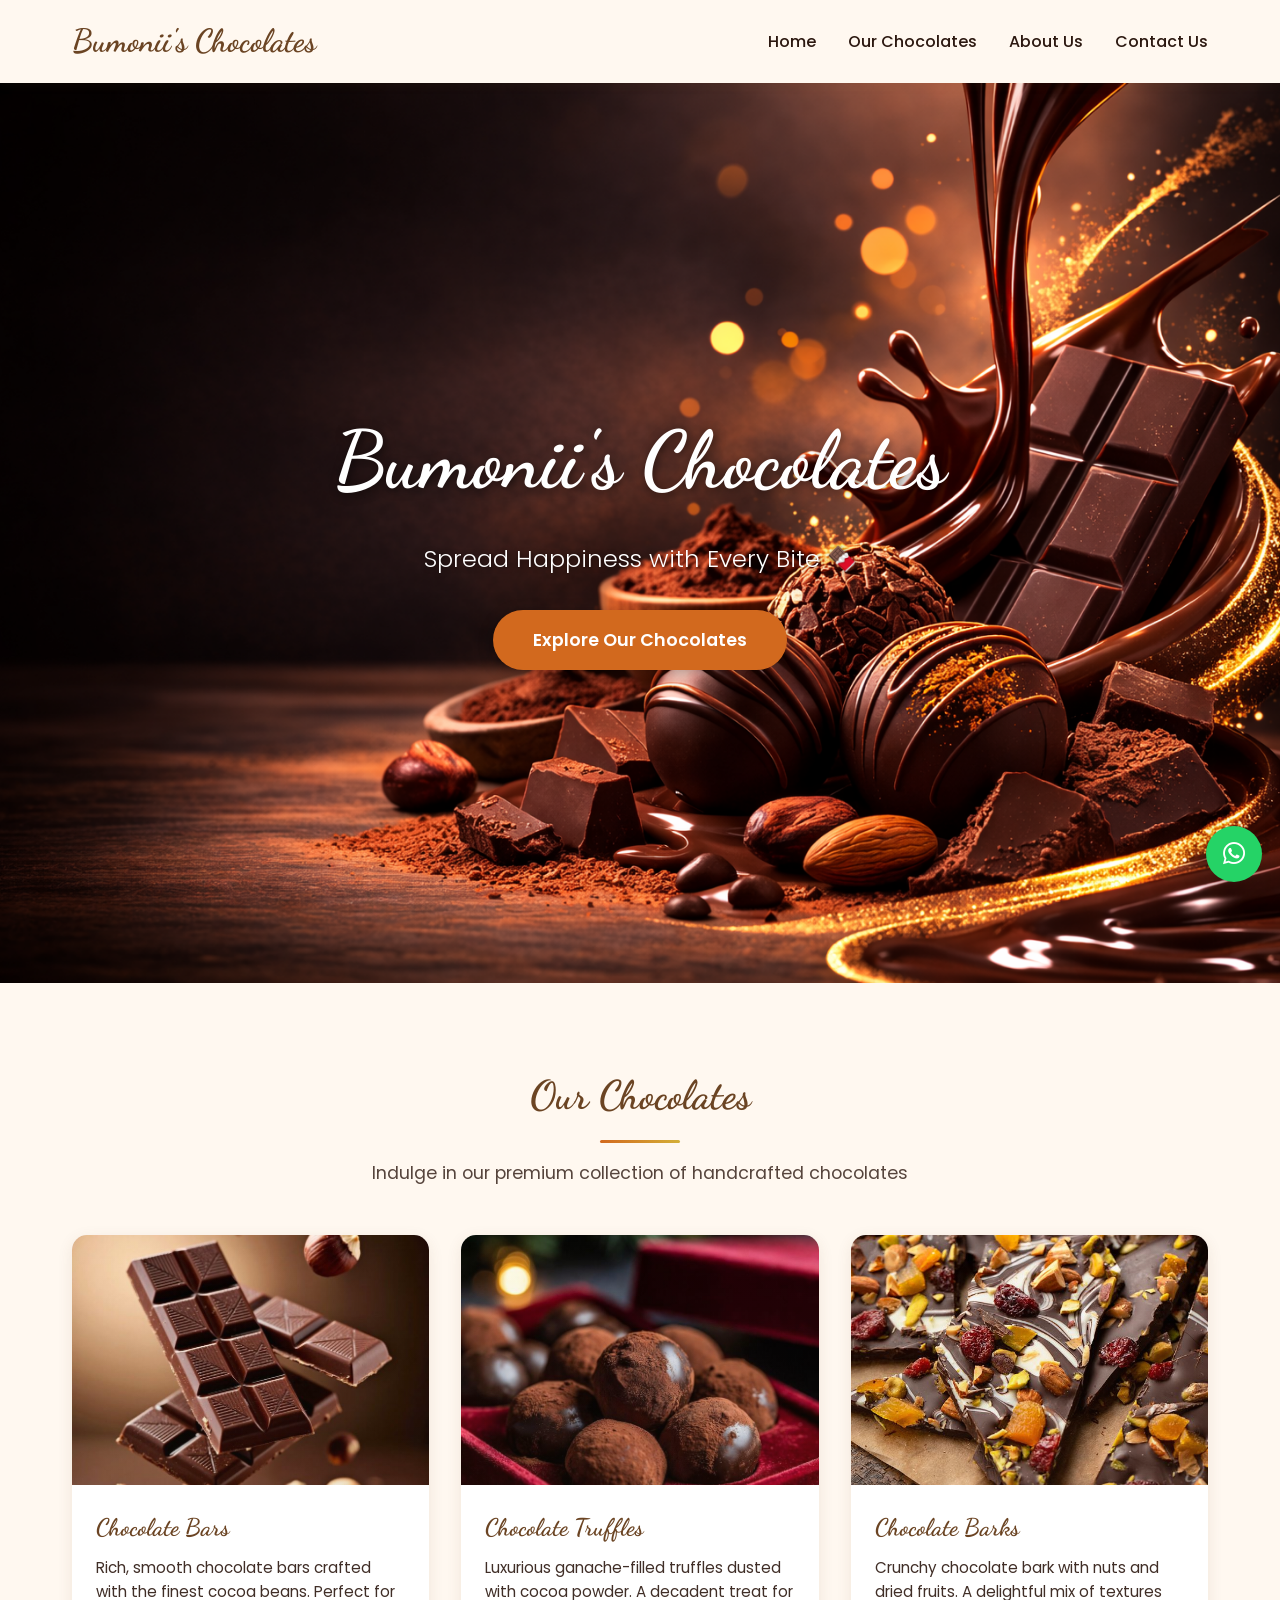
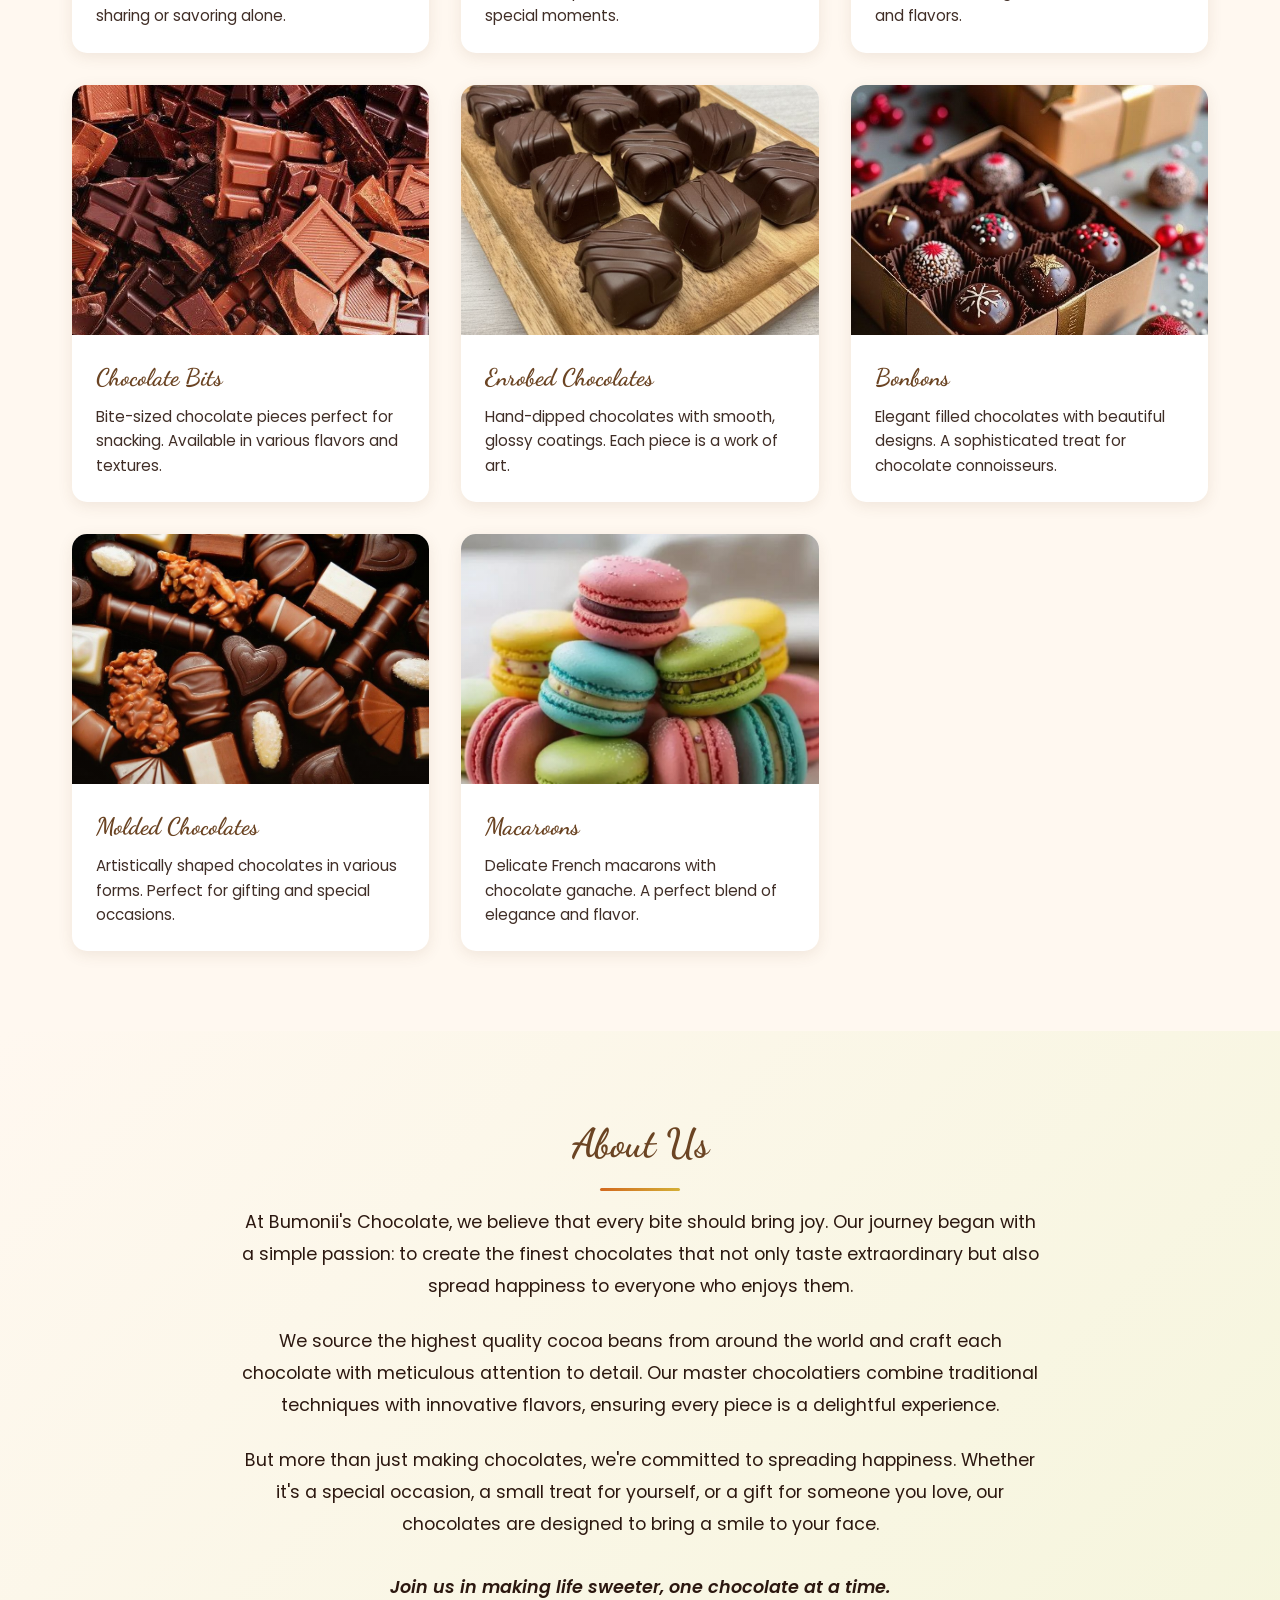
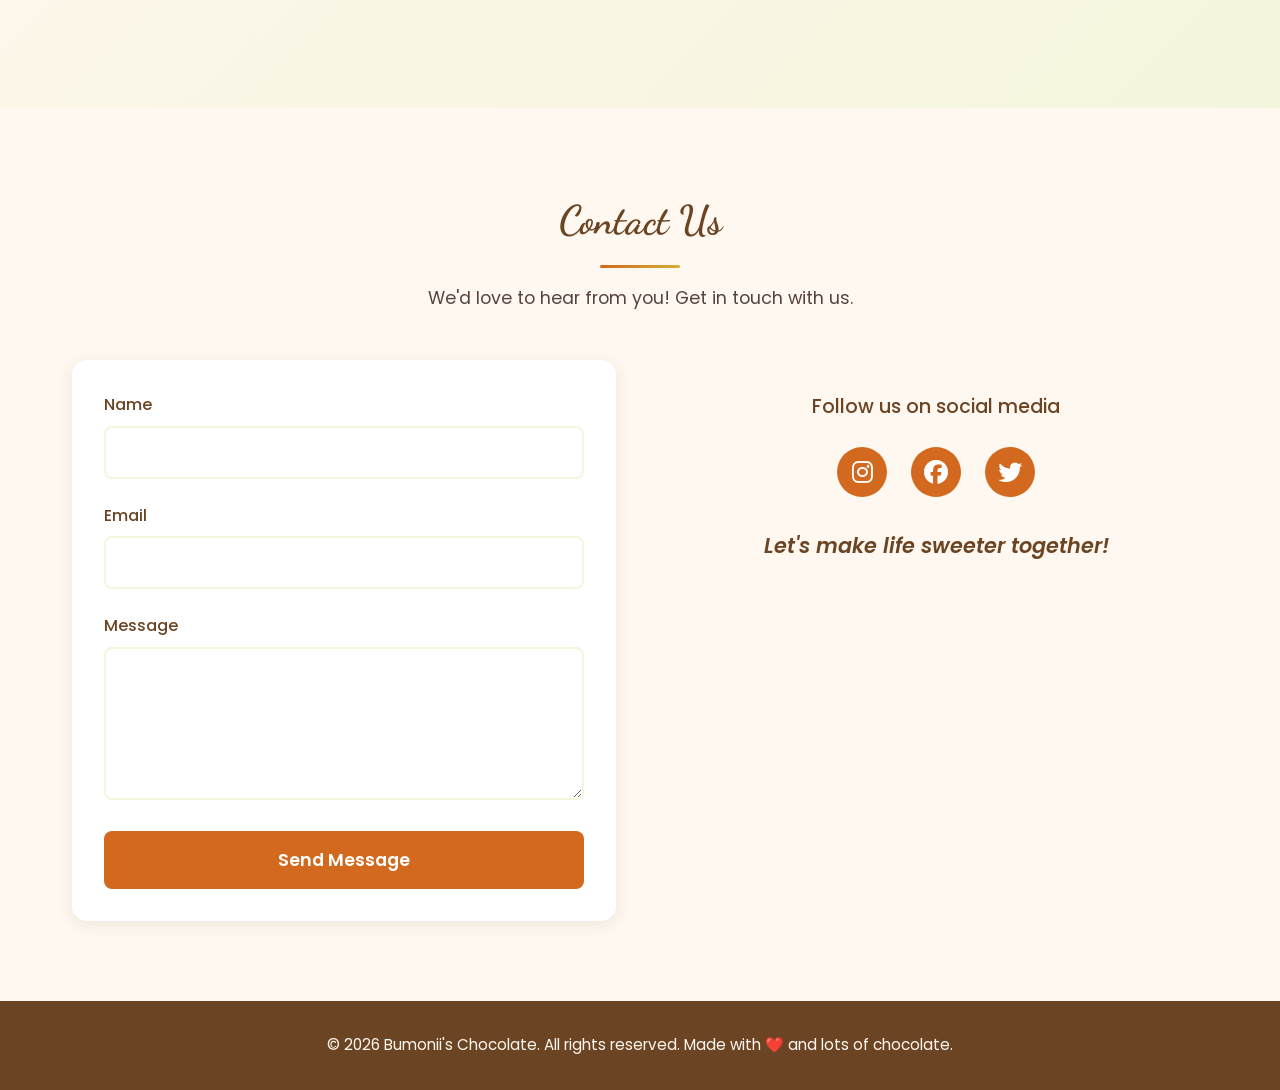
==== commit 02448583: "Updated website brand name" ====
--- a/index.html
+++ b/index.html
@@ -3,7 +3,7 @@
 <head>
     <meta charset="UTF-8">
     <meta name="viewport" content="width=device-width, initial-scale=1.0">
-    <title>Bumonii'S Chocolate - Premium Chocolates</title>
+    <title>Bumonii's Chocolate - Premium Chocolates</title>
     
     <!-- Google Fonts -->
     <link rel="preconnect" href="https://fonts.googleapis.com">
@@ -21,7 +21,7 @@
     <nav class="navbar" id="navbar">
         <div class="nav-container">
             <div class="nav-logo">
-                <h1>Bumonii'S Chocolates</h1>
+                <h1>Bumonii's  Chocolates</h1>
             </div>
             <ul class="nav-menu" id="navMenu">
                 <li><a href="#home" class="nav-link">Home</a></li>
@@ -41,7 +41,7 @@
     <section id="home" class="hero">
         <div class="hero-overlay"></div>
         <div class="hero-content">
-            <h1 class="hero-title">Bumonii'S Chocolates</h1>
+            <h1 class="hero-title">Bumonii's Chocolates</h1>
             <p class="hero-tagline">Spread Happiness with Every Bite 🍫</p>
             <a href="#chocolates" class="cta-button">Explore Our Chocolates</a>
         </div>
@@ -151,7 +151,7 @@
             <div class="about-content fade-in">
                 <h2 class="section-title">About Us</h2>
                 <div class="about-text">
-                    <p>At Bumonii'S Chocolate, we believe that every bite should bring joy. Our journey began with a simple passion: to create the finest chocolates that not only taste extraordinary but also spread happiness to everyone who enjoys them.</p>
+                    <p>At Bumonii's Chocolate, we believe that every bite should bring joy. Our journey began with a simple passion: to create the finest chocolates that not only taste extraordinary but also spread happiness to everyone who enjoys them.</p>
                     
                     <p>We source the highest quality cocoa beans from around the world and craft each chocolate with meticulous attention to detail. Our master chocolatiers combine traditional techniques with innovative flavors, ensuring every piece is a delightful experience.</p>
                     
@@ -211,7 +211,7 @@
     <!-- Footer -->
     <footer class="footer">
         <div class="container">
-            <p>&copy; 2026 Bumonii'S Chocolate. All rights reserved. Made with ❤️ and lots of chocolate.</p>
+            <p>&copy; 2026 Bumonii's Chocolate. All rights reserved. Made with ❤️ and lots of chocolate.</p>
         </div>
     </footer>
 
--- a/style.css
+++ b/style.css
@@ -547,14 +547,10 @@
     font-size: 0.95rem;
 }
 
-/* ============================================
-   Chocolate Detail Modal
-   ============================================ */
-
 .choco-modal {
     position: fixed;
     inset: 0;
-    background: rgba(0, 0, 0, 0.55);
+    background: rgba(0,0,0,0.55);
     display: flex;
     align-items: center;
     justify-content: center;
@@ -577,37 +573,36 @@
     background: var(--cream-white);
     border-radius: 18px;
     box-shadow: 0 20px 45px var(--shadow-dark);
-    max-width: 900px;
-    width: 100%;
-    height: 450px;
+    max-width: 1000px;
+    width: 100%;
+    height: 600px;
     overflow: hidden;
     animation: fadeInUp 0.4s ease-out;
 }
 
-/* Close button */
+/* Close Button */
 
 .choco-modal-close {
     position: absolute;
-    top: 12px;
-    right: 16px;
+    top: 15px;
+    right: 18px;
     border: none;
     background: transparent;
     font-size: 2rem;
     color: var(--cocoa-brown);
     cursor: pointer;
-    line-height: 1;
     z-index: 2;
 }
 
-/* Modal Layout */
+/* Layout */
 
 .choco-modal-body {
     display: grid;
-    grid-template-columns: 1fr 1fr;
+    grid-template-columns: 1.3fr 1fr;
     height: 100%;
 }
 
-/* Image Section */
+/* Image */
 
 .choco-modal-image-wrapper {
     width: 100%;
@@ -622,10 +617,10 @@
     display: block;
 }
 
-/* Text Section */
+/* Info */
 
 .choco-modal-info {
-    padding: 2rem;
+    padding: 2.5rem;
     display: flex;
     flex-direction: column;
     justify-content: center;
@@ -634,7 +629,7 @@
 .choco-modal-info h3 {
     margin-bottom: 0.75rem;
     color: var(--cocoa-brown);
-    font-size: 1.8rem;
+    font-size: 2rem;
 }
 
 .choco-modal-info p {
@@ -643,7 +638,7 @@
     margin-bottom: 1.25rem;
 }
 
-/* WhatsApp Section */
+/* WhatsApp section */
 
 .choco-modal-whatsapp {
     margin-top: 1rem;
@@ -662,8 +657,6 @@
 .choco-modal-whatsapp p {
     margin-bottom: 1rem;
 }
-
-/* WhatsApp Button */
 
 .whatsapp-button {
     display: inline-flex;
@@ -678,7 +671,7 @@
     font-family: 'Poppins', sans-serif;
     background-color: #25D366;
     color: #fff;
-    box-shadow: 0 6px 18px rgba(37, 211, 102, 0.4);
+    box-shadow: 0 6px 18px rgba(37,211,102,0.4);
     cursor: pointer;
     transition: transform 0.2s ease, box-shadow 0.2s ease;
 }
@@ -686,7 +679,39 @@
 .whatsapp-button:hover {
     background-color: #1ebe5a;
     transform: translateY(-2px);
-    box-shadow: 0 8px 22px rgba(37, 211, 102, 0.55);
+    box-shadow: 0 8px 22px rgba(37,211,102,0.55);
+}
+@media (max-width: 768px) {
+
+    .choco-modal-content {
+        width: 95%;
+        height: auto;
+        max-height: 90vh;
+    }
+
+    .choco-modal-body {
+        grid-template-columns: 1fr;
+    }
+
+    .choco-modal-image-wrapper {
+        height: 320px;
+    }
+
+    .choco-modal-info {
+        padding: 1.8rem;
+    }
+}
+
+@media (max-width: 480px) {
+
+    .choco-modal-image-wrapper {
+        height: 260px;
+    }
+
+    .choco-modal-info {
+        padding: 1.5rem;
+    }
+
 }
 
 /* ============================================
